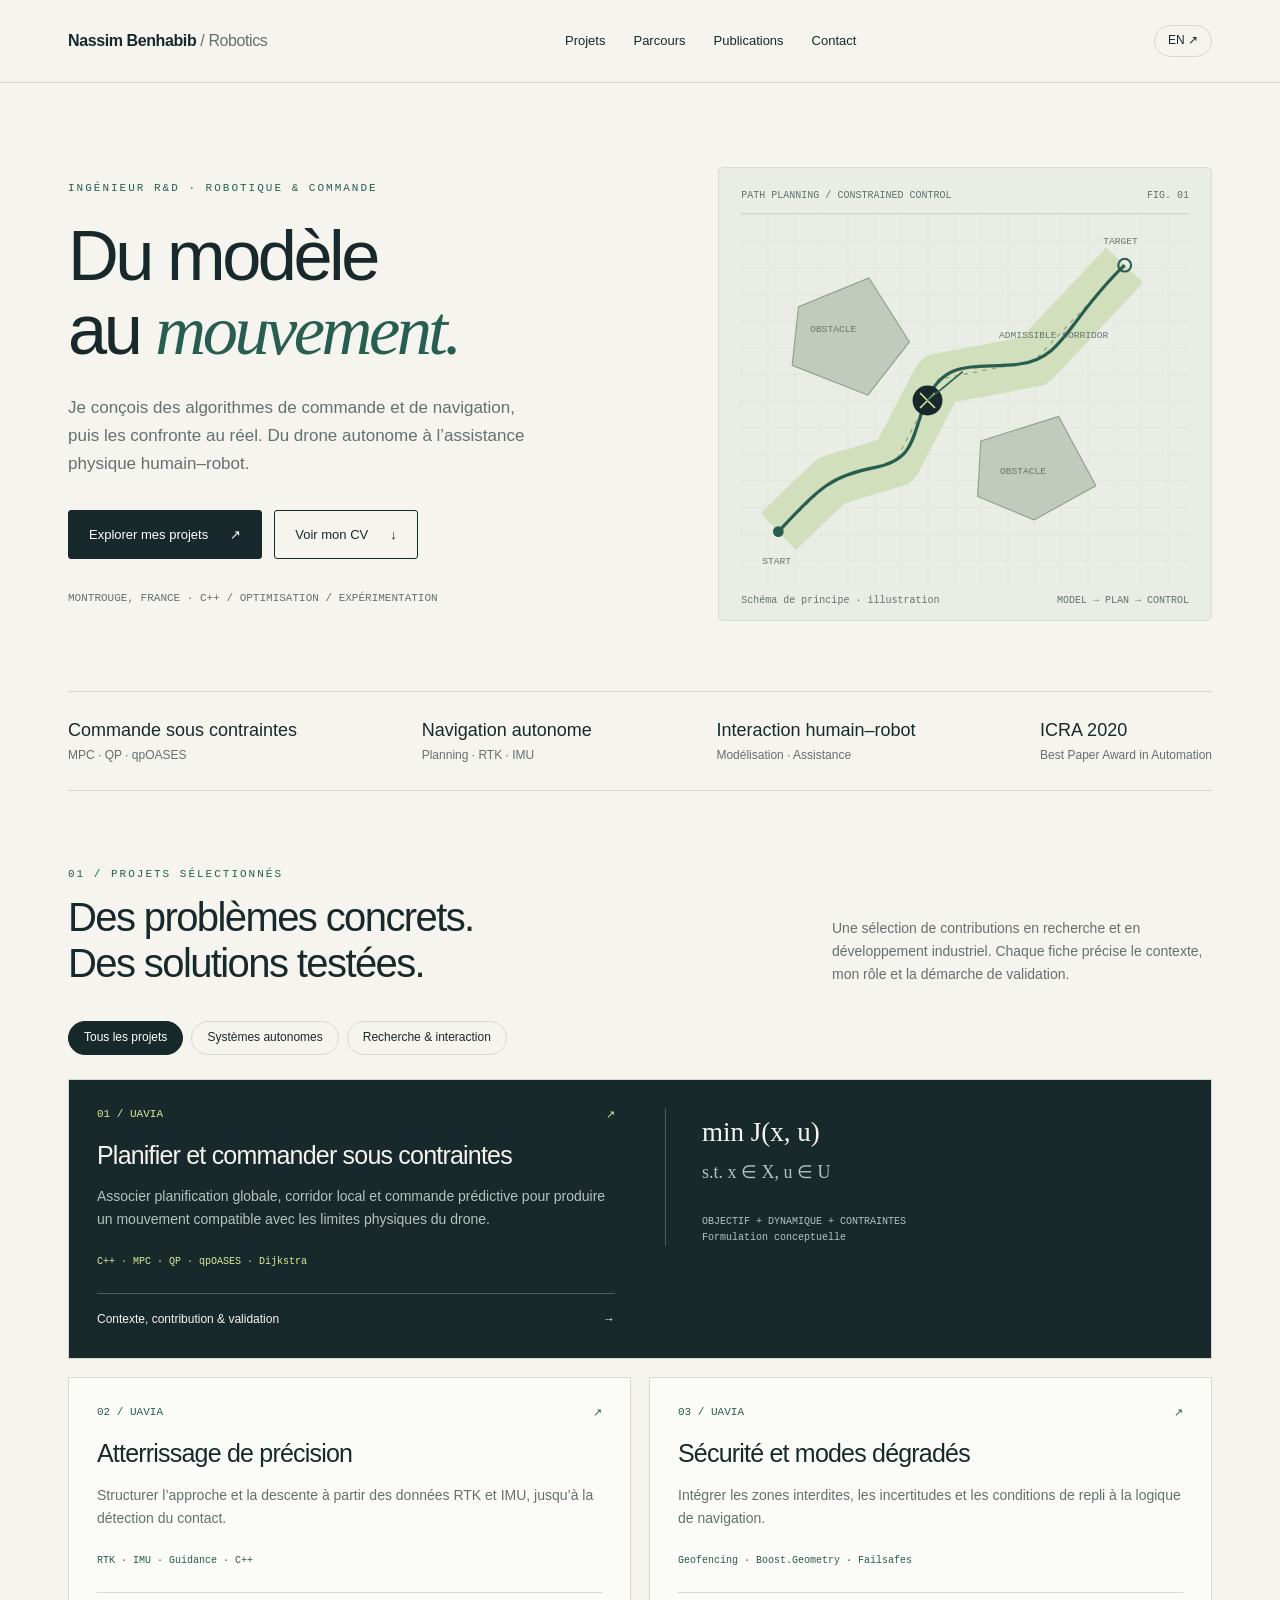
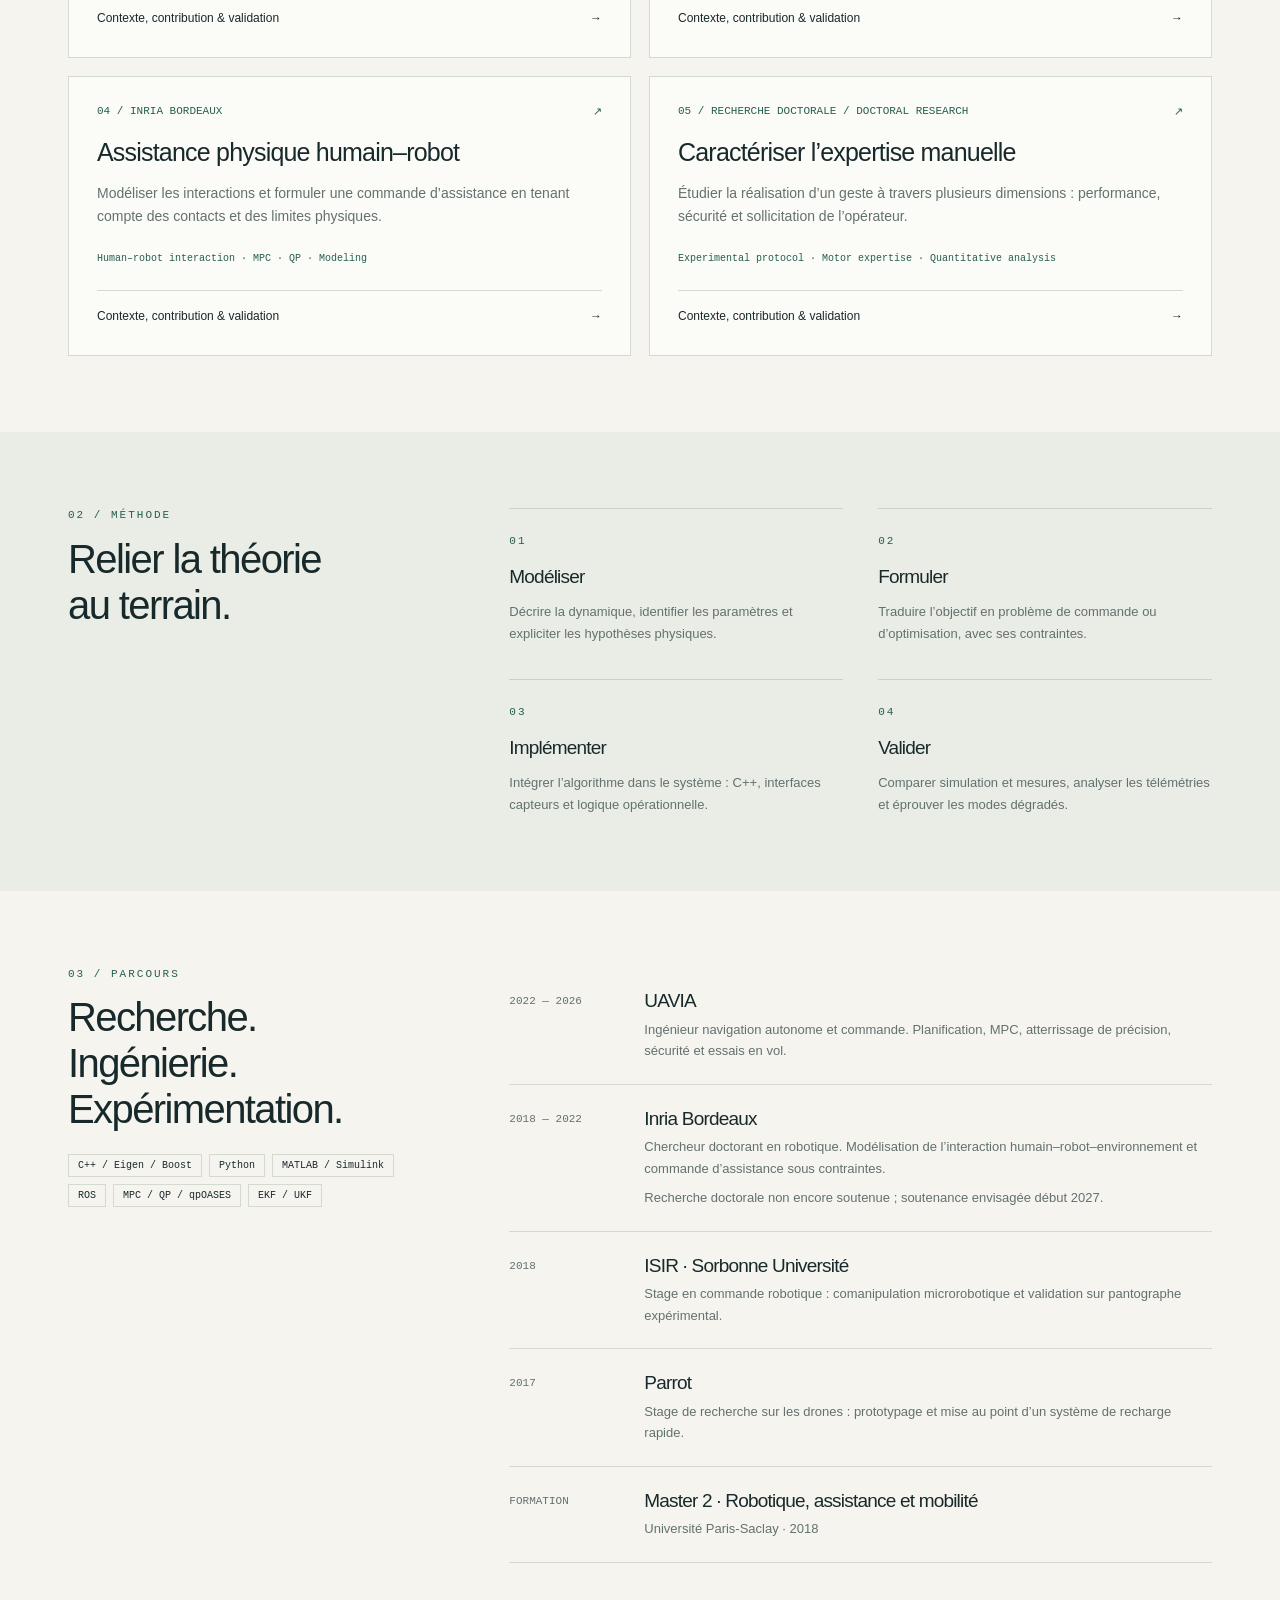
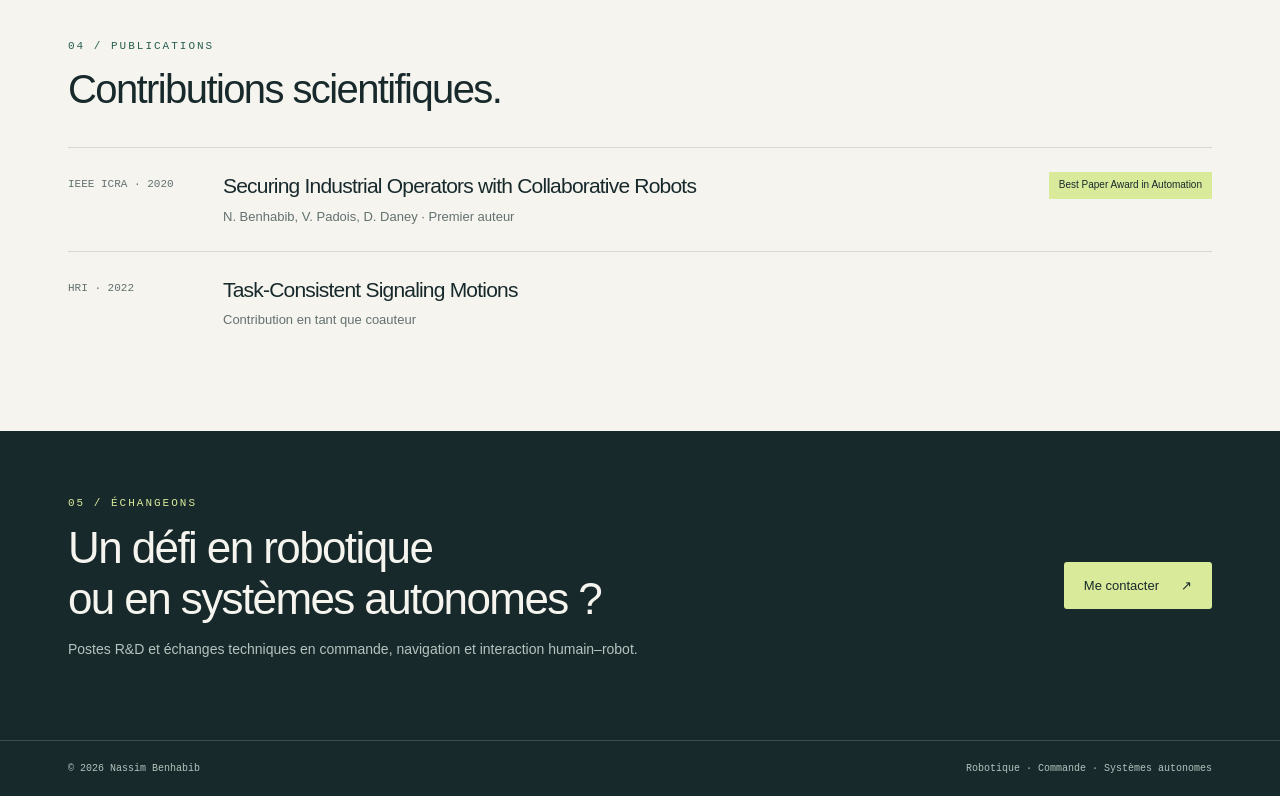
==== index.html @ 662e7c26 "Add personal portfolio website" ====
<!doctype html>
<html lang="fr"><head><meta charset="utf-8"><meta name="viewport" content="width=device-width,initial-scale=1"><meta name="description" content="Portfolio de Nassim Benhabib, ingénieur R&D en robotique : commande prédictive, navigation autonome et interaction humain–robot."><meta name="theme-color" content="#f5f4ef"><title>Nassim Benhabib — Robotique & commande</title><style>
:root{--bg:#f5f4ef;--ink:#18292b;--muted:#63716f;--line:#d5dad1;--accent:#275e50;--lime:#d9ea9b}*{box-sizing:border-box}html{scroll-behavior:smooth;scroll-padding-top:90px}body{margin:0;background:var(--bg);color:var(--ink);font:16px/1.65 Arial,Helvetica,sans-serif}button,a{-webkit-tap-highlight-color:transparent}a{color:inherit;text-decoration:none}button{font:inherit;color:inherit;cursor:pointer}button:focus-visible,a:focus-visible{outline:3px solid #799447;outline-offset:5px}header{position:sticky;top:0;z-index:10;background:rgba(245,244,239,.97);border-bottom:1px solid var(--line)}.wrap{max-width:1240px;margin:auto;padding:0 48px}.nav{height:82px;display:flex;align-items:center;justify-content:space-between;gap:20px}.brand{font-size:16px;font-weight:bold;letter-spacing:-.4px}.brand span{font-weight:normal;color:var(--muted)}nav{display:flex;gap:28px;font-size:13px}#lang{background:none;border:1px solid var(--line);border-radius:50px;padding:5px 13px;font-size:12px}.hero{padding:84px 0 70px;display:grid;grid-template-columns:1.2fr 1fr;gap:58px;align-items:center}.eyebrow{font:11px/1.4 monospace;letter-spacing:2px;text-transform:uppercase;color:var(--accent)}h1{font-size:clamp(42px,5.5vw,74px);line-height:1.05;letter-spacing:-3.5px;font-weight:500;margin:23px 0 26px}h1 em{font-family:Georgia,serif;font-weight:normal;color:var(--accent)}.lead{max-width:480px;color:var(--muted);font-size:17px}.actions{display:flex;gap:12px;flex-wrap:wrap;margin-top:32px}.btn{display:inline-flex;align-items:center;justify-content:center;gap:22px;padding:13px 20px;border:1px solid var(--ink);font-size:13px;background:var(--ink);color:white;border-radius:3px}.btn.secondary{background:transparent;color:var(--ink)}.hero-foot{margin-top:30px;font-size:11px;font-family:monospace;color:var(--muted)}.figure{background:#e9ede5;border:1px solid #d7ddd0;border-radius:5px;padding:22px 22px 14px;position:relative}.figtop,.figbottom{display:flex;justify-content:space-between;font:10px monospace;color:var(--muted);gap:15px}.figtop{padding-bottom:12px;border-bottom:1px solid #d2d9cc}.figure svg{width:100%;height:auto;display:block}.figure .label{font:9px monospace;fill:#68766e}.figbottom{padding-top:8px}.lineup{border-top:1px solid var(--line);border-bottom:1px solid var(--line);display:flex;justify-content:space-between;gap:20px;padding:24px 0;font-size:12px;color:var(--muted)}.lineup strong{display:block;font-size:18px;font-weight:500;color:var(--ink)}section{padding:76px 0}.section-head{display:flex;justify-content:space-between;align-items:end;gap:25px;margin-bottom:35px}h2{font-size:40px;line-height:1.15;font-weight:500;letter-spacing:-1.6px;margin:12px 0 0}.section-head p{max-width:380px;color:var(--muted);font-size:14px;margin:0}.filters{display:flex;gap:8px;margin-bottom:24px;flex-wrap:wrap}.filter{border:1px solid var(--line);padding:6px 15px;border-radius:50px;background:transparent;font-size:12px}.filter.active{background:var(--ink);color:#fff;border-color:var(--ink)}.projects{display:grid;grid-template-columns:repeat(2,1fr);gap:18px}.project{border:1px solid var(--line);background:#fbfbf7;padding:28px;text-align:left;width:100%;transition:transform .2s,box-shadow .2s;display:flex;flex-direction:column}.project:hover{transform:translateY(-3px);box-shadow:0 10px 25px #18292b0a}.project[hidden]{display:none}.project:first-child{grid-column:1/-1;display:grid;grid-template-columns:1fr 1fr;gap:50px;background:var(--ink);color:#f5f4ef}.project .num{font:11px monospace;color:var(--accent);display:flex;justify-content:space-between}.project:first-child .num,.project:first-child .tags{color:var(--lime)}h3{font-weight:500;font-size:25px;letter-spacing:-.8px;line-height:1.3;margin:18px 0 14px}.project p{font-size:14px;color:var(--muted);margin:0 0 22px}.project:first-child p{color:#b5c3bf}.tags{font:10px/1.8 monospace;color:var(--accent);margin-top:auto}.read{font-size:12px;margin-top:22px;display:flex;justify-content:space-between;align-items:center;border-top:1px solid var(--line);padding-top:16px}.project:first-child .read{border-color:#47605b}.equation{display:flex;flex-direction:column;justify-content:center;border-left:1px solid #47605b;padding-left:36px;font-family:Georgia,serif;font-size:27px;line-height:1.8}.equation small{font:10px/1.6 monospace;color:#b5c3bf;margin-top:25px}.approach{background:#e9ede5;margin-top:0}.approach-grid{display:grid;grid-template-columns:1fr 2fr;gap:90px}.steps{display:grid;grid-template-columns:1fr 1fr;gap:35px}.steps article{border-top:1px solid #c9d2c5;padding-top:17px}.steps h3{font-size:19px;margin:12px 0}.steps p{font-size:13px;color:var(--muted);margin:0}.timeline{display:grid;grid-template-columns:1fr 2fr;gap:90px}.timeline-row{display:grid;grid-template-columns:110px 1fr;gap:25px;padding:22px 0;border-bottom:1px solid var(--line)}.date{font:11px monospace;color:var(--muted);padding-top:6px}.timeline-row h3{font-size:19px;margin:0 0 5px}.timeline-row p{color:var(--muted);font-size:13px;margin:0}.skills{display:flex;flex-wrap:wrap;gap:7px;margin-top:22px}.skills span{font:10px monospace;border:1px solid var(--line);padding:5px 9px}.papers{padding-top:0}.paper{display:grid;grid-template-columns:130px 1fr auto;gap:25px;border-top:1px solid var(--line);padding:24px 0}.paper h3{font-size:21px;margin:0 0 6px}.paper p{font-size:13px;color:var(--muted);margin:0}.badge{display:inline-block;background:var(--lime);padding:5px 10px;font-size:10px;align-self:start}.contact{background:var(--ink);color:var(--bg);padding:65px 0}.contact .wrap{display:flex;justify-content:space-between;align-items:center;gap:35px}.contact .eyebrow{color:var(--lime)}.contact h2{max-width:600px;font-size:44px}.contact p{color:#b5c3bf;font-size:14px}.contact .btn{background:var(--lime);color:var(--ink);border:0;white-space:nowrap}footer{padding:22px 0;background:var(--ink);border-top:1px solid #38504a;color:#b5c3bf;font:10px monospace}footer .wrap{display:flex;justify-content:space-between;gap:15px}dialog{border:1px solid var(--line);border-radius:6px;background:var(--bg);color:var(--ink);max-width:750px;width:calc(100% - 30px);max-height:88vh;padding:40px}dialog::backdrop{background:#102522b3;backdrop-filter:blur(4px)}.close{float:right;border:1px solid var(--line);background:transparent;padding:3px 13px;border-radius:30px}.detail h3{font-size:30px}.detail h4{font-size:13px;color:var(--accent);margin:24px 0 8px}.detail p{font-size:14px;color:var(--muted)}.detail ul{padding-left:20px;font-size:14px}.modal-note{font:10px/1.7 monospace!important;border-top:1px solid var(--line);padding-top:18px}.project[hidden]{display:none!important}@media(max-width:850px){.wrap{padding:0 24px}.hero{grid-template-columns:1fr;gap:35px;padding:48px 0}.figure{max-width:600px}.approach-grid,.timeline{grid-template-columns:1fr;gap:30px}.section-head{align-items:start}.project:first-child{grid-template-columns:1fr;gap:20px}.equation{border-left:0;border-top:1px solid #47605b;padding:20px 0 0;font-size:24px}h1{letter-spacing:-2px}.contact .wrap{align-items:start;flex-direction:column}.lineup{flex-wrap:wrap}.lineup>div{width:45%}}@media(max-width:550px){nav{gap:14px}nav a:nth-child(2),nav a:nth-child(3){display:none}.brand span{display:none}.nav{height:66px}.projects,.steps{grid-template-columns:1fr}.section-head{flex-direction:column;gap:17px}section{padding:50px 0}.project{padding:22px}.timeline-row{grid-template-columns:85px 1fr;gap:10px}.paper{grid-template-columns:1fr;gap:10px}h2{font-size:33px}.contact h2{font-size:35px}dialog{padding:25px}.lead{font-size:16px}}@media(prefers-reduced-motion:reduce){html{scroll-behavior:auto}.project{transition:none}}
</style></head><body>
<header><div class="wrap nav"><a class="brand" href="#home">Nassim Benhabib <span>/ Robotics</span></a><nav aria-label="Navigation"><a href="#projects" data-i="navProjects">Projets</a><a href="#about" data-i="navAbout">Parcours</a><a href="#publications">Publications</a><a href="#contact">Contact</a></nav><button id="lang" aria-label="Switch to English">EN ↗</button></div></header>
<main id="home"><div class="wrap"><div class="hero"><div><div class="eyebrow" data-i="role">Ingénieur R&D · Robotique & commande</div><h1 data-i="hero">Du modèle<br>au <em>mouvement.</em></h1><p class="lead" data-i="intro">Je conçois des algorithmes de commande et de navigation, puis les confronte au réel. Du drone autonome à l’assistance physique humain–robot.</p><div class="actions"><a class="btn" href="#projects"><span data-i="explore">Explorer mes projets</span> ↗</a><a class="btn secondary" href="assets/Nassim_Benhabib_CV.pdf" target="_blank" rel="noopener"><span data-i="cv">Voir mon CV</span> ↓</a></div><div class="hero-foot" data-i="location">MONTROUGE, FRANCE · C++ / OPTIMISATION / EXPÉRIMENTATION</div></div>
<div class="figure" role="img" aria-label="Schéma conceptuel de planification : trajectoire entre obstacles dans un corridor admissible"><div class="figtop"><span>PATH PLANNING / CONSTRAINED CONTROL</span><span>FIG. 01</span></div><svg viewBox="0 0 420 350" xmlns="http://www.w3.org/2000/svg"><defs><pattern id="grid" width="25" height="25" patternUnits="userSpaceOnUse"><path d="M 25 0 L 0 0 0 25" fill="none" stroke="#d7ddd0" stroke-width=".7"/></pattern></defs><rect width="420" height="350" fill="url(#grid)"/><path d="M35 298 L85 250 L145 232 L185 155 L275 138 L360 48" stroke="#d1dfbc" stroke-width="48" fill="none" stroke-linejoin="round"/><path d="M35 298 L85 250 L145 232 L185 155 L275 138 L360 48" stroke="#8c9d7c" stroke-dasharray="4 5" stroke-width="1" fill="none"/><path d="M35 298 C73 258 83 246 125 238 S159 205 176 171 S217 145 260 141 S307 98 360 48" stroke="#275e50" stroke-width="3" fill="none"/><path d="M54 87 L120 60 L158 120 L119 170 L48 142 Z M225 213 L298 190 L333 255 L275 287 L222 265 Z" fill="#c1cabd" stroke="#8e9d88"/><circle cx="35" cy="298" r="5" fill="#275e50"/><circle cx="360" cy="48" r="6" fill="none" stroke="#275e50" stroke-width="2"/><circle cx="175" cy="175" r="14" fill="#18292b"/><path d="M168 182 L182 168 M168 168 L182 182" stroke="#d9ea9b" stroke-width="1.5"/><path d="M175 175 L208 148" stroke="#275e50" stroke-width="1.5" marker-end="none"/><text x="20" y="328" class="label">START</text><text x="340" y="28" class="label">TARGET</text><text x="65" y="111" class="label">OBSTACLE</text><text x="243" y="244" class="label">OBSTACLE</text><text x="242" y="116" class="label">ADMISSIBLE CORRIDOR</text></svg><div class="figbottom"><span data-i="schematic">Schéma de principe · illustration</span><span>MODEL → PLAN → CONTROL</span></div></div></div>
<div class="lineup"><div><strong data-i="pillar1">Commande sous contraintes</strong>MPC · QP · qpOASES</div><div><strong data-i="pillar2">Navigation autonome</strong>Planning · RTK · IMU</div><div><strong data-i="pillar3">Interaction humain–robot</strong>Modélisation · Assistance</div><div><strong>ICRA 2020</strong>Best Paper Award in Automation</div></div>
<section id="projects"><div class="section-head"><div><div class="eyebrow" data-i="selected">01 / Projets sélectionnés</div><h2 data-i="projectsTitle">Des problèmes concrets.<br>Des solutions testées.</h2></div><p data-i="projectsIntro">Une sélection de contributions en recherche et en développement industriel. Chaque fiche précise le contexte, mon rôle et la démarche de validation.</p></div><div class="filters" aria-label="Project filters"><button class="filter active" data-filter="all" data-i="all">Tous les projets</button><button class="filter" data-filter="autonomy" data-i="autonomy">Systèmes autonomes</button><button class="filter" data-filter="research" data-i="research">Recherche & interaction</button></div><div class="projects" id="project-grid"></div></section></div>
<section class="approach"><div class="wrap approach-grid"><div><div class="eyebrow" data-i="method">02 / Méthode</div><h2 data-i="methodTitle">Relier la théorie<br>au terrain.</h2></div><div class="steps"><article><span class="eyebrow">01</span><h3 data-i="s1">Modéliser</h3><p data-i="s1p">Décrire la dynamique, identifier les paramètres et expliciter les hypothèses physiques.</p></article><article><span class="eyebrow">02</span><h3 data-i="s2">Formuler</h3><p data-i="s2p">Traduire l’objectif en problème de commande ou d’optimisation, avec ses contraintes.</p></article><article><span class="eyebrow">03</span><h3 data-i="s3">Implémenter</h3><p data-i="s3p">Intégrer l’algorithme dans le système : C++, interfaces capteurs et logique opérationnelle.</p></article><article><span class="eyebrow">04</span><h3 data-i="s4">Valider</h3><p data-i="s4p">Comparer simulation et mesures, analyser les télémétries et éprouver les modes dégradés.</p></article></div></div></section>
<div class="wrap"><section id="about" class="timeline"><div><div class="eyebrow" data-i="background">03 / Parcours</div><h2 data-i="aboutTitle">Recherche.<br>Ingénierie.<br>Expérimentation.</h2><div class="skills"><span>C++ / Eigen / Boost</span><span>Python</span><span>MATLAB / Simulink</span><span>ROS</span><span>MPC / QP / qpOASES</span><span>EKF / UKF</span></div></div><div><div class="timeline-row"><div class="date">2022 — 2026</div><div><h3>UAVIA</h3><p data-i="uavia">Ingénieur navigation autonome et commande. Planification, MPC, atterrissage de précision, sécurité et essais en vol.</p></div></div><div class="timeline-row"><div class="date">2018 — 2022</div><div><h3>Inria Bordeaux</h3><p data-i="inria">Chercheur doctorant en robotique. Modélisation de l’interaction humain–robot–environnement et commande d’assistance sous contraintes.</p><p style="margin-top:8px" data-i="phd">Recherche doctorale non encore soutenue ; soutenance envisagée début 2027.</p></div></div><div class="timeline-row"><div class="date">2018</div><div><h3>ISIR · Sorbonne Université</h3><p data-i="isir">Stage en commande robotique : comanipulation microrobotique et validation sur pantographe expérimental.</p></div></div><div class="timeline-row"><div class="date">2017</div><div><h3>Parrot</h3><p data-i="parrot">Stage de recherche sur les drones : prototypage et mise au point d’un système de recharge rapide.</p></div></div><div class="timeline-row"><div class="date" data-i="education">FORMATION</div><div><h3 data-i="degree">Master 2 · Robotique, assistance et mobilité</h3><p>Université Paris-Saclay · 2018</p></div></div></div></section>
<section class="papers" id="publications"><div class="section-head"><div><div class="eyebrow" data-i="publications">04 / Publications</div><h2 data-i="papersTitle">Contributions scientifiques.</h2></div></div><div class="paper"><div class="date">IEEE ICRA · 2020</div><div><h3>Securing Industrial Operators with Collaborative Robots</h3><p data-i="paper1">N. Benhabib, V. Padois, D. Daney · Premier auteur</p></div><span class="badge">Best Paper Award in Automation</span></div><div class="paper"><div class="date">HRI · 2022</div><div><h3>Task-Consistent Signaling Motions</h3><p data-i="paper2">Contribution en tant que coauteur</p></div></div></section></div>
<section id="contact" class="contact"><div class="wrap"><div><div class="eyebrow" data-i="contactLabel">05 / Échangeons</div><h2 data-i="contactTitle">Un défi en robotique<br>ou en systèmes autonomes ?</h2><p data-i="contactText">Postes R&D et échanges techniques en commande, navigation et interaction humain–robot.</p></div><a class="btn" href="mailto:nassim.benhabib@hotmail.fr"><span data-i="email">Me contacter</span> ↗</a></div></section></main><footer><div class="wrap"><span>© <span id="year"></span> Nassim Benhabib</span><span data-i="footer">Robotique · Commande · Systèmes autonomes</span></div></footer>
<dialog id="details" aria-labelledby="detail-title"><button class="close" id="close" aria-label="Fermer">×</button><div class="detail" id="detail-content"></div></dialog>
<script src="app.js"></script></body></html>
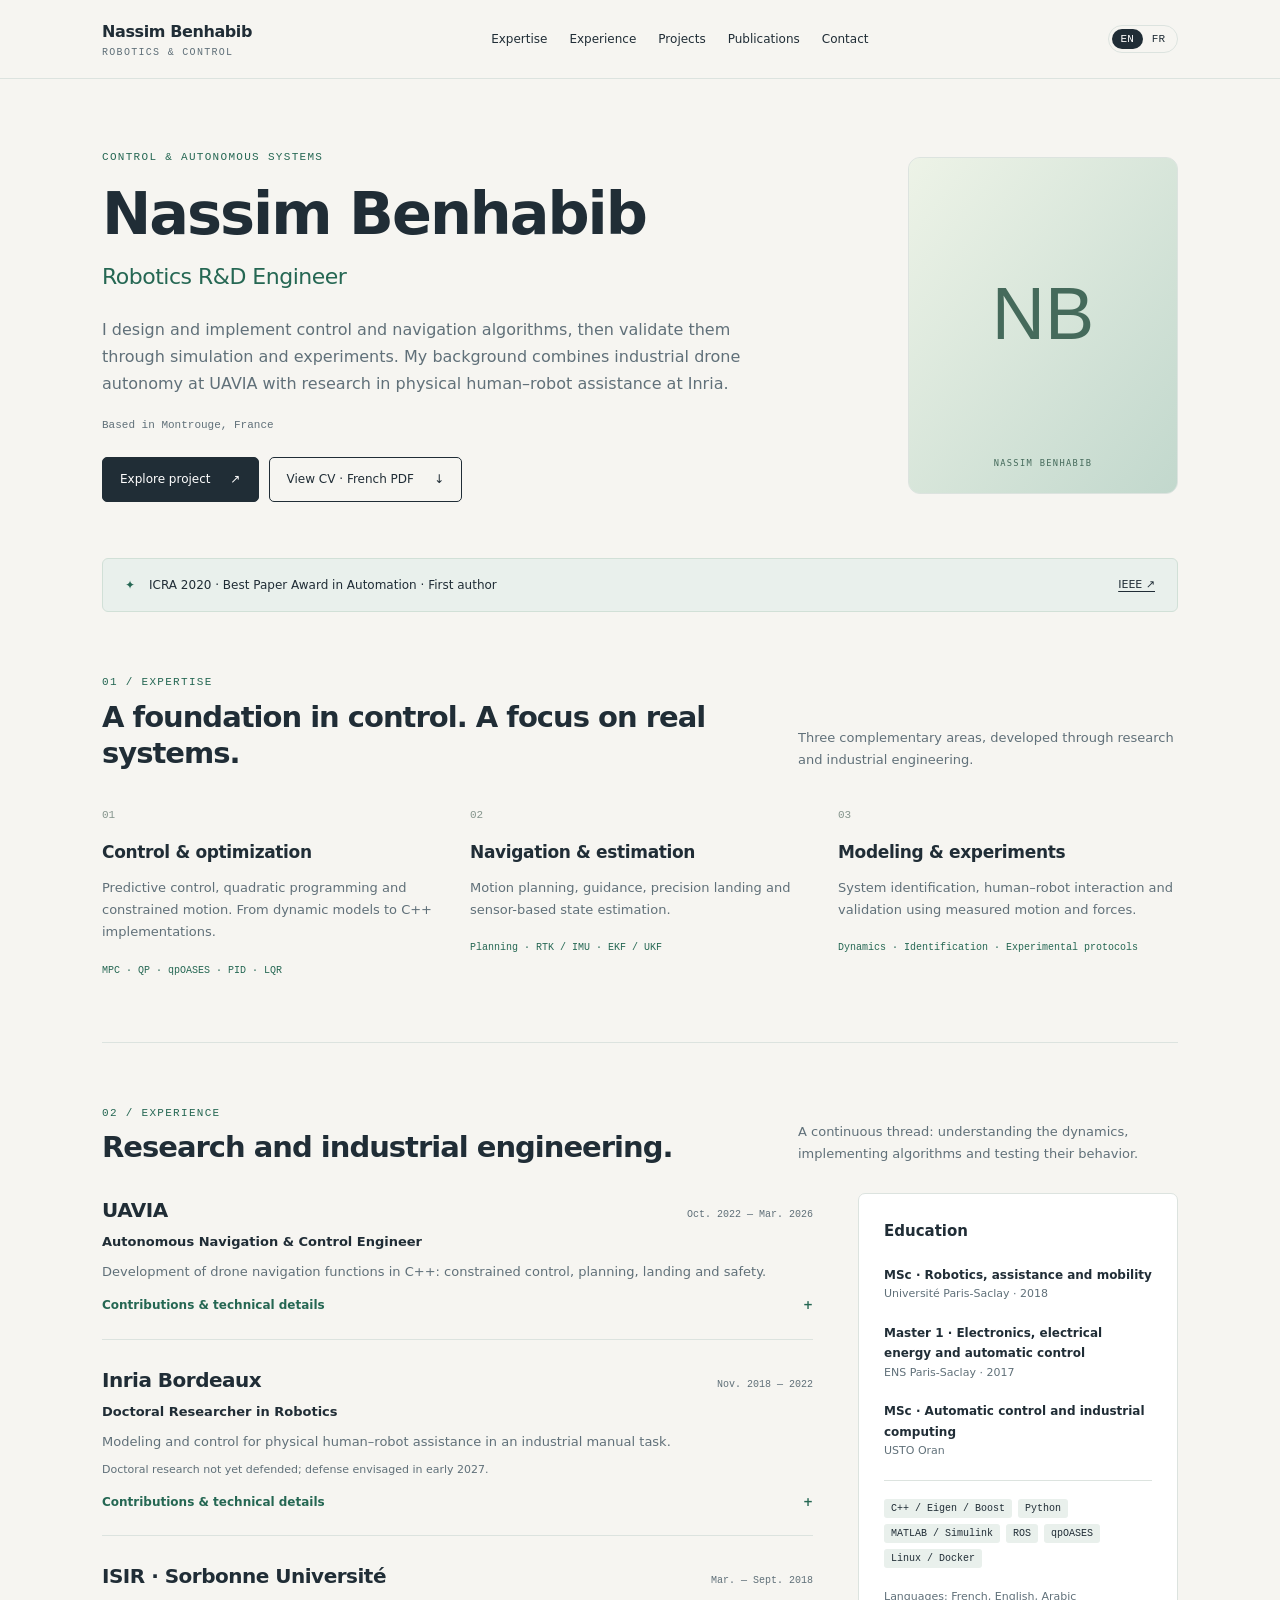
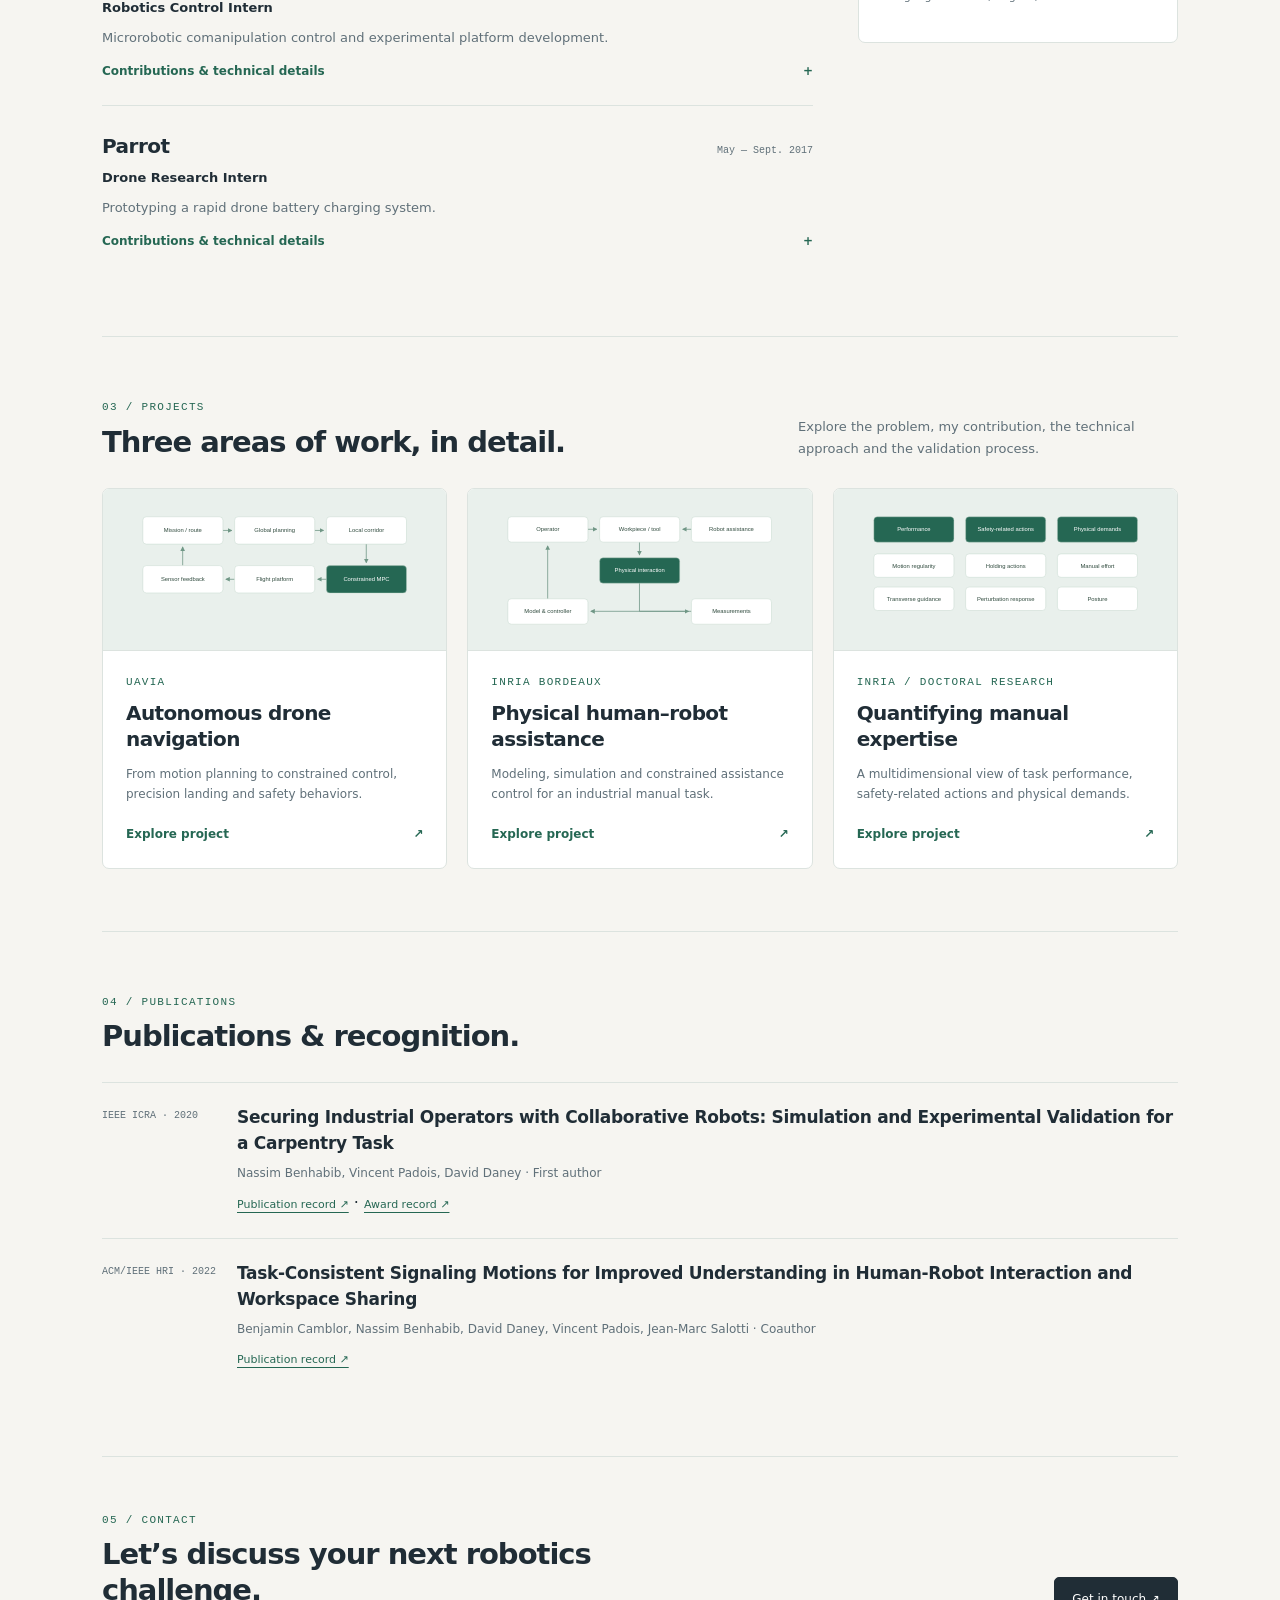
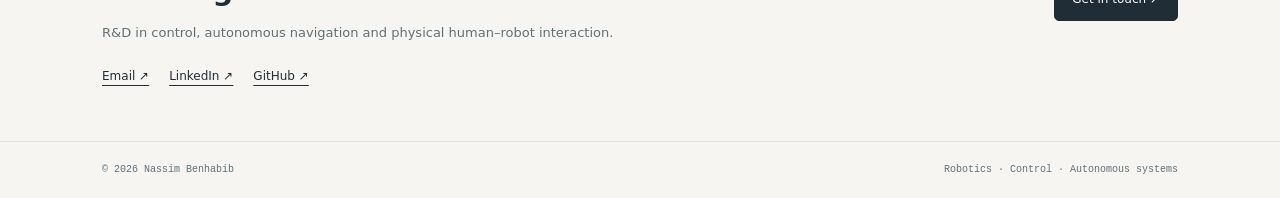
==== commit a00a4eee: "Restructure  portfolio and add project pages" ====
--- a/index.html
+++ b/index.html
@@ -1,15 +1,6 @@
-<!doctype html>
-<html lang="fr"><head><meta charset="utf-8"><meta name="viewport" content="width=device-width,initial-scale=1"><meta name="description" content="Portfolio de Nassim Benhabib, ingénieur R&D en robotique : commande prédictive, navigation autonome et interaction humain–robot."><meta name="theme-color" content="#f5f4ef"><title>Nassim Benhabib — Robotique & commande</title><style>
-:root{--bg:#f5f4ef;--ink:#18292b;--muted:#63716f;--line:#d5dad1;--accent:#275e50;--lime:#d9ea9b}*{box-sizing:border-box}html{scroll-behavior:smooth;scroll-padding-top:90px}body{margin:0;background:var(--bg);color:var(--ink);font:16px/1.65 Arial,Helvetica,sans-serif}button,a{-webkit-tap-highlight-color:transparent}a{color:inherit;text-decoration:none}button{font:inherit;color:inherit;cursor:pointer}button:focus-visible,a:focus-visible{outline:3px solid #799447;outline-offset:5px}header{position:sticky;top:0;z-index:10;background:rgba(245,244,239,.97);border-bottom:1px solid var(--line)}.wrap{max-width:1240px;margin:auto;padding:0 48px}.nav{height:82px;display:flex;align-items:center;justify-content:space-between;gap:20px}.brand{font-size:16px;font-weight:bold;letter-spacing:-.4px}.brand span{font-weight:normal;color:var(--muted)}nav{display:flex;gap:28px;font-size:13px}#lang{background:none;border:1px solid var(--line);border-radius:50px;padding:5px 13px;font-size:12px}.hero{padding:84px 0 70px;display:grid;grid-template-columns:1.2fr 1fr;gap:58px;align-items:center}.eyebrow{font:11px/1.4 monospace;letter-spacing:2px;text-transform:uppercase;color:var(--accent)}h1{font-size:clamp(42px,5.5vw,74px);line-height:1.05;letter-spacing:-3.5px;font-weight:500;margin:23px 0 26px}h1 em{font-family:Georgia,serif;font-weight:normal;color:var(--accent)}.lead{max-width:480px;color:var(--muted);font-size:17px}.actions{display:flex;gap:12px;flex-wrap:wrap;margin-top:32px}.btn{display:inline-flex;align-items:center;justify-content:center;gap:22px;padding:13px 20px;border:1px solid var(--ink);font-size:13px;background:var(--ink);color:white;border-radius:3px}.btn.secondary{background:transparent;color:var(--ink)}.hero-foot{margin-top:30px;font-size:11px;font-family:monospace;color:var(--muted)}.figure{background:#e9ede5;border:1px solid #d7ddd0;border-radius:5px;padding:22px 22px 14px;position:relative}.figtop,.figbottom{display:flex;justify-content:space-between;font:10px monospace;color:var(--muted);gap:15px}.figtop{padding-bottom:12px;border-bottom:1px solid #d2d9cc}.figure svg{width:100%;height:auto;display:block}.figure .label{font:9px monospace;fill:#68766e}.figbottom{padding-top:8px}.lineup{border-top:1px solid var(--line);border-bottom:1px solid var(--line);display:flex;justify-content:space-between;gap:20px;padding:24px 0;font-size:12px;color:var(--muted)}.lineup strong{display:block;font-size:18px;font-weight:500;color:var(--ink)}section{padding:76px 0}.section-head{display:flex;justify-content:space-between;align-items:end;gap:25px;margin-bottom:35px}h2{font-size:40px;line-height:1.15;font-weight:500;letter-spacing:-1.6px;margin:12px 0 0}.section-head p{max-width:380px;color:var(--muted);font-size:14px;margin:0}.filters{display:flex;gap:8px;margin-bottom:24px;flex-wrap:wrap}.filter{border:1px solid var(--line);padding:6px 15px;border-radius:50px;background:transparent;font-size:12px}.filter.active{background:var(--ink);color:#fff;border-color:var(--ink)}.projects{display:grid;grid-template-columns:repeat(2,1fr);gap:18px}.project{border:1px solid var(--line);background:#fbfbf7;padding:28px;text-align:left;width:100%;transition:transform .2s,box-shadow .2s;display:flex;flex-direction:column}.project:hover{transform:translateY(-3px);box-shadow:0 10px 25px #18292b0a}.project[hidden]{display:none}.project:first-child{grid-column:1/-1;display:grid;grid-template-columns:1fr 1fr;gap:50px;background:var(--ink);color:#f5f4ef}.project .num{font:11px monospace;color:var(--accent);display:flex;justify-content:space-between}.project:first-child .num,.project:first-child .tags{color:var(--lime)}h3{font-weight:500;font-size:25px;letter-spacing:-.8px;line-height:1.3;margin:18px 0 14px}.project p{font-size:14px;color:var(--muted);margin:0 0 22px}.project:first-child p{color:#b5c3bf}.tags{font:10px/1.8 monospace;color:var(--accent);margin-top:auto}.read{font-size:12px;margin-top:22px;display:flex;justify-content:space-between;align-items:center;border-top:1px solid var(--line);padding-top:16px}.project:first-child .read{border-color:#47605b}.equation{display:flex;flex-direction:column;justify-content:center;border-left:1px solid #47605b;padding-left:36px;font-family:Georgia,serif;font-size:27px;line-height:1.8}.equation small{font:10px/1.6 monospace;color:#b5c3bf;margin-top:25px}.approach{background:#e9ede5;margin-top:0}.approach-grid{display:grid;grid-template-columns:1fr 2fr;gap:90px}.steps{display:grid;grid-template-columns:1fr 1fr;gap:35px}.steps article{border-top:1px solid #c9d2c5;padding-top:17px}.steps h3{font-size:19px;margin:12px 0}.steps p{font-size:13px;color:var(--muted);margin:0}.timeline{display:grid;grid-template-columns:1fr 2fr;gap:90px}.timeline-row{display:grid;grid-template-columns:110px 1fr;gap:25px;padding:22px 0;border-bottom:1px solid var(--line)}.date{font:11px monospace;color:var(--muted);padding-top:6px}.timeline-row h3{font-size:19px;margin:0 0 5px}.timeline-row p{color:var(--muted);font-size:13px;margin:0}.skills{display:flex;flex-wrap:wrap;gap:7px;margin-top:22px}.skills span{font:10px monospace;border:1px solid var(--line);padding:5px 9px}.papers{padding-top:0}.paper{display:grid;grid-template-columns:130px 1fr auto;gap:25px;border-top:1px solid var(--line);padding:24px 0}.paper h3{font-size:21px;margin:0 0 6px}.paper p{font-size:13px;color:var(--muted);margin:0}.badge{display:inline-block;background:var(--lime);padding:5px 10px;font-size:10px;align-self:start}.contact{background:var(--ink);color:var(--bg);padding:65px 0}.contact .wrap{display:flex;justify-content:space-between;align-items:center;gap:35px}.contact .eyebrow{color:var(--lime)}.contact h2{max-width:600px;font-size:44px}.contact p{color:#b5c3bf;font-size:14px}.contact .btn{background:var(--lime);color:var(--ink);border:0;white-space:nowrap}footer{padding:22px 0;background:var(--ink);border-top:1px solid #38504a;color:#b5c3bf;font:10px monospace}footer .wrap{display:flex;justify-content:space-between;gap:15px}dialog{border:1px solid var(--line);border-radius:6px;background:var(--bg);color:var(--ink);max-width:750px;width:calc(100% - 30px);max-height:88vh;padding:40px}dialog::backdrop{background:#102522b3;backdrop-filter:blur(4px)}.close{float:right;border:1px solid var(--line);background:transparent;padding:3px 13px;border-radius:30px}.detail h3{font-size:30px}.detail h4{font-size:13px;color:var(--accent);margin:24px 0 8px}.detail p{font-size:14px;color:var(--muted)}.detail ul{padding-left:20px;font-size:14px}.modal-note{font:10px/1.7 monospace!important;border-top:1px solid var(--line);padding-top:18px}.project[hidden]{display:none!important}@media(max-width:850px){.wrap{padding:0 24px}.hero{grid-template-columns:1fr;gap:35px;padding:48px 0}.figure{max-width:600px}.approach-grid,.timeline{grid-template-columns:1fr;gap:30px}.section-head{align-items:start}.project:first-child{grid-template-columns:1fr;gap:20px}.equation{border-left:0;border-top:1px solid #47605b;padding:20px 0 0;font-size:24px}h1{letter-spacing:-2px}.contact .wrap{align-items:start;flex-direction:column}.lineup{flex-wrap:wrap}.lineup>div{width:45%}}@media(max-width:550px){nav{gap:14px}nav a:nth-child(2),nav a:nth-child(3){display:none}.brand span{display:none}.nav{height:66px}.projects,.steps{grid-template-columns:1fr}.section-head{flex-direction:column;gap:17px}section{padding:50px 0}.project{padding:22px}.timeline-row{grid-template-columns:85px 1fr;gap:10px}.paper{grid-template-columns:1fr;gap:10px}h2{font-size:33px}.contact h2{font-size:35px}dialog{padding:25px}.lead{font-size:16px}}@media(prefers-reduced-motion:reduce){html{scroll-behavior:auto}.project{transition:none}}
-</style></head><body>
-<header><div class="wrap nav"><a class="brand" href="#home">Nassim Benhabib <span>/ Robotics</span></a><nav aria-label="Navigation"><a href="#projects" data-i="navProjects">Projets</a><a href="#about" data-i="navAbout">Parcours</a><a href="#publications">Publications</a><a href="#contact">Contact</a></nav><button id="lang" aria-label="Switch to English">EN ↗</button></div></header>
-<main id="home"><div class="wrap"><div class="hero"><div><div class="eyebrow" data-i="role">Ingénieur R&D · Robotique & commande</div><h1 data-i="hero">Du modèle<br>au <em>mouvement.</em></h1><p class="lead" data-i="intro">Je conçois des algorithmes de commande et de navigation, puis les confronte au réel. Du drone autonome à l’assistance physique humain–robot.</p><div class="actions"><a class="btn" href="#projects"><span data-i="explore">Explorer mes projets</span> ↗</a><a class="btn secondary" href="assets/Nassim_Benhabib_CV.pdf" target="_blank" rel="noopener"><span data-i="cv">Voir mon CV</span> ↓</a></div><div class="hero-foot" data-i="location">MONTROUGE, FRANCE · C++ / OPTIMISATION / EXPÉRIMENTATION</div></div>
-<div class="figure" role="img" aria-label="Schéma conceptuel de planification : trajectoire entre obstacles dans un corridor admissible"><div class="figtop"><span>PATH PLANNING / CONSTRAINED CONTROL</span><span>FIG. 01</span></div><svg viewBox="0 0 420 350" xmlns="http://www.w3.org/2000/svg"><defs><pattern id="grid" width="25" height="25" patternUnits="userSpaceOnUse"><path d="M 25 0 L 0 0 0 25" fill="none" stroke="#d7ddd0" stroke-width=".7"/></pattern></defs><rect width="420" height="350" fill="url(#grid)"/><path d="M35 298 L85 250 L145 232 L185 155 L275 138 L360 48" stroke="#d1dfbc" stroke-width="48" fill="none" stroke-linejoin="round"/><path d="M35 298 L85 250 L145 232 L185 155 L275 138 L360 48" stroke="#8c9d7c" stroke-dasharray="4 5" stroke-width="1" fill="none"/><path d="M35 298 C73 258 83 246 125 238 S159 205 176 171 S217 145 260 141 S307 98 360 48" stroke="#275e50" stroke-width="3" fill="none"/><path d="M54 87 L120 60 L158 120 L119 170 L48 142 Z M225 213 L298 190 L333 255 L275 287 L222 265 Z" fill="#c1cabd" stroke="#8e9d88"/><circle cx="35" cy="298" r="5" fill="#275e50"/><circle cx="360" cy="48" r="6" fill="none" stroke="#275e50" stroke-width="2"/><circle cx="175" cy="175" r="14" fill="#18292b"/><path d="M168 182 L182 168 M168 168 L182 182" stroke="#d9ea9b" stroke-width="1.5"/><path d="M175 175 L208 148" stroke="#275e50" stroke-width="1.5" marker-end="none"/><text x="20" y="328" class="label">START</text><text x="340" y="28" class="label">TARGET</text><text x="65" y="111" class="label">OBSTACLE</text><text x="243" y="244" class="label">OBSTACLE</text><text x="242" y="116" class="label">ADMISSIBLE CORRIDOR</text></svg><div class="figbottom"><span data-i="schematic">Schéma de principe · illustration</span><span>MODEL → PLAN → CONTROL</span></div></div></div>
-<div class="lineup"><div><strong data-i="pillar1">Commande sous contraintes</strong>MPC · QP · qpOASES</div><div><strong data-i="pillar2">Navigation autonome</strong>Planning · RTK · IMU</div><div><strong data-i="pillar3">Interaction humain–robot</strong>Modélisation · Assistance</div><div><strong>ICRA 2020</strong>Best Paper Award in Automation</div></div>
-<section id="projects"><div class="section-head"><div><div class="eyebrow" data-i="selected">01 / Projets sélectionnés</div><h2 data-i="projectsTitle">Des problèmes concrets.<br>Des solutions testées.</h2></div><p data-i="projectsIntro">Une sélection de contributions en recherche et en développement industriel. Chaque fiche précise le contexte, mon rôle et la démarche de validation.</p></div><div class="filters" aria-label="Project filters"><button class="filter active" data-filter="all" data-i="all">Tous les projets</button><button class="filter" data-filter="autonomy" data-i="autonomy">Systèmes autonomes</button><button class="filter" data-filter="research" data-i="research">Recherche & interaction</button></div><div class="projects" id="project-grid"></div></section></div>
-<section class="approach"><div class="wrap approach-grid"><div><div class="eyebrow" data-i="method">02 / Méthode</div><h2 data-i="methodTitle">Relier la théorie<br>au terrain.</h2></div><div class="steps"><article><span class="eyebrow">01</span><h3 data-i="s1">Modéliser</h3><p data-i="s1p">Décrire la dynamique, identifier les paramètres et expliciter les hypothèses physiques.</p></article><article><span class="eyebrow">02</span><h3 data-i="s2">Formuler</h3><p data-i="s2p">Traduire l’objectif en problème de commande ou d’optimisation, avec ses contraintes.</p></article><article><span class="eyebrow">03</span><h3 data-i="s3">Implémenter</h3><p data-i="s3p">Intégrer l’algorithme dans le système : C++, interfaces capteurs et logique opérationnelle.</p></article><article><span class="eyebrow">04</span><h3 data-i="s4">Valider</h3><p data-i="s4p">Comparer simulation et mesures, analyser les télémétries et éprouver les modes dégradés.</p></article></div></div></section>
-<div class="wrap"><section id="about" class="timeline"><div><div class="eyebrow" data-i="background">03 / Parcours</div><h2 data-i="aboutTitle">Recherche.<br>Ingénierie.<br>Expérimentation.</h2><div class="skills"><span>C++ / Eigen / Boost</span><span>Python</span><span>MATLAB / Simulink</span><span>ROS</span><span>MPC / QP / qpOASES</span><span>EKF / UKF</span></div></div><div><div class="timeline-row"><div class="date">2022 — 2026</div><div><h3>UAVIA</h3><p data-i="uavia">Ingénieur navigation autonome et commande. Planification, MPC, atterrissage de précision, sécurité et essais en vol.</p></div></div><div class="timeline-row"><div class="date">2018 — 2022</div><div><h3>Inria Bordeaux</h3><p data-i="inria">Chercheur doctorant en robotique. Modélisation de l’interaction humain–robot–environnement et commande d’assistance sous contraintes.</p><p style="margin-top:8px" data-i="phd">Recherche doctorale non encore soutenue ; soutenance envisagée début 2027.</p></div></div><div class="timeline-row"><div class="date">2018</div><div><h3>ISIR · Sorbonne Université</h3><p data-i="isir">Stage en commande robotique : comanipulation microrobotique et validation sur pantographe expérimental.</p></div></div><div class="timeline-row"><div class="date">2017</div><div><h3>Parrot</h3><p data-i="parrot">Stage de recherche sur les drones : prototypage et mise au point d’un système de recharge rapide.</p></div></div><div class="timeline-row"><div class="date" data-i="education">FORMATION</div><div><h3 data-i="degree">Master 2 · Robotique, assistance et mobilité</h3><p>Université Paris-Saclay · 2018</p></div></div></div></section>
-<section class="papers" id="publications"><div class="section-head"><div><div class="eyebrow" data-i="publications">04 / Publications</div><h2 data-i="papersTitle">Contributions scientifiques.</h2></div></div><div class="paper"><div class="date">IEEE ICRA · 2020</div><div><h3>Securing Industrial Operators with Collaborative Robots</h3><p data-i="paper1">N. Benhabib, V. Padois, D. Daney · Premier auteur</p></div><span class="badge">Best Paper Award in Automation</span></div><div class="paper"><div class="date">HRI · 2022</div><div><h3>Task-Consistent Signaling Motions</h3><p data-i="paper2">Contribution en tant que coauteur</p></div></div></section></div>
-<section id="contact" class="contact"><div class="wrap"><div><div class="eyebrow" data-i="contactLabel">05 / Échangeons</div><h2 data-i="contactTitle">Un défi en robotique<br>ou en systèmes autonomes ?</h2><p data-i="contactText">Postes R&D et échanges techniques en commande, navigation et interaction humain–robot.</p></div><a class="btn" href="mailto:nassim.benhabib@hotmail.fr"><span data-i="email">Me contacter</span> ↗</a></div></section></main><footer><div class="wrap"><span>© <span id="year"></span> Nassim Benhabib</span><span data-i="footer">Robotique · Commande · Systèmes autonomes</span></div></footer>
-<dialog id="details" aria-labelledby="detail-title"><button class="close" id="close" aria-label="Fermer">×</button><div class="detail" id="detail-content"></div></dialog>
-<script src="app.js"></script></body></html>
+<!doctype html><html lang="en"><head><meta charset="utf-8"><meta name="viewport" content="width=device-width,initial-scale=1"><meta name="description" content="I design and implement control and navigation algorithms, then validate them through simulation and experiments. My background combines industrial drone autonomy at UAVIA with research in physical human–robot assistance at Inria."><meta name="theme-color" content="#f6f5f1"><title>Robotics R&amp;D Engineer | Nassim Benhabib</title><link rel="canonical" href="https://nassimbenhabib.github.io/en/index.html"><link rel="alternate" hreflang="en" href="https://nassimbenhabib.github.io/en/index.html"><link rel="alternate" hreflang="fr" href="https://nassimbenhabib.github.io/en/index.html"><link rel="icon" href="assets/favicon.svg" type="image/svg+xml"><link rel="stylesheet" href="assets/style.css"><script defer src="assets/main.js"></script></head><body><a class="skip" href="#main">Skip to content</a><header class="header"><div class="container nav"><a href="index.html" class="brand">Nassim Benhabib<small>Robotics & Control</small></a><nav id="navigation" aria-label="Navigation"><a href="index.html#expertise">Expertise</a><a href="index.html#experience">Experience</a><a href="index.html#projects">Projects</a><a href="index.html#publications">Publications</a><a href="index.html#contact">Contact</a></nav><button class="menu-button" aria-controls="navigation" aria-expanded="false">Menu</button><div class="lang" aria-label="Language"><span aria-current="page">EN</span><a data-language-switch href="fr/index.html" lang="fr" hreflang="fr" aria-label="Version française">FR</a></div></div></header><main id="main"><div class="container"><section class="hero"><div><div class="kicker">Control & autonomous systems</div><h1>Nassim Benhabib</h1><p class="role">Robotics R&D Engineer</p><p class="intro">I design and implement control and navigation algorithms, then validate them through simulation and experiments. My background combines industrial drone autonomy at UAVIA with research in physical human–robot assistance at Inria.</p><div class="location">Based in Montrouge, France</div><div class="buttons"><a class="button" href="#projects">Explore project <span>↗</span></a><a class="button light" href="assets/Nassim_Benhabib_CV.pdf" target="_blank" rel="noopener">View CV · French PDF <span>↓</span></a></div></div><div class="portrait" role="img" aria-label="Nassim Benhabib · initials"><img src="assets/portrait.svg" alt="Nassim Benhabib · NB"></div></section><div class="highlight"><b>✦</b><span>ICRA 2020 · Best Paper Award in Automation · First author</span><a href="https://www.ieee-ras.org/awards-recognition/conference-awards/ieee-icra-best-paper-award-in-automation/" target="_blank" rel="noopener">IEEE ↗</a></div>
+<section class="section" id="expertise"><div class="heading"><div><div class="kicker">01 / Expertise</div><h2>A foundation in control. A focus on real systems.</h2></div><p>Three complementary areas, developed through research and industrial engineering.</p></div><div class="expertise"><article><span class="index">01</span><h3>Control &amp; optimization</h3><p>Predictive control, quadratic programming and constrained motion. From dynamic models to C++ implementations.</p><div class="tools">MPC · QP · qpOASES · PID · LQR</div></article><article><span class="index">02</span><h3>Navigation &amp; estimation</h3><p>Motion planning, guidance, precision landing and sensor-based state estimation.</p><div class="tools">Planning · RTK / IMU · EKF / UKF</div></article><article><span class="index">03</span><h3>Modeling &amp; experiments</h3><p>System identification, human–robot interaction and validation using measured motion and forces.</p><div class="tools">Dynamics · Identification · Experimental protocols</div></article></div></section>
+<section class="section" id="experience"><div class="heading"><div><div class="kicker">02 / Experience</div><h2>Research and industrial engineering.</h2></div><p>A continuous thread: understanding the dynamics, implementing algorithms and testing their behavior.</p></div><div class="experience"><div><article class="job"><div class="job-title"><h3>UAVIA</h3><span class="date">Oct. 2022 — Mar. 2026</span></div><h4>Autonomous Navigation &amp; Control Engineer</h4><p>Development of drone navigation functions in C++: constrained control, planning, landing and safety.</p><details><summary>Contributions & technical details</summary><ul><li>MPC formulated as a quadratic program, using qpOASES and motion constraints.</li><li>Global Dijkstra planning coupled with local safety corridors.</li><li>RTK/IMU-based landing logic, phased descent and contact detection.</li><li>Geofencing, fallback behaviors, terrain following and mission-specific navigation.</li><li>Integration, simulation, telemetry analysis, tuning and flight testing.</li></ul></details></article><article class="job"><div class="job-title"><h3>Inria Bordeaux</h3><span class="date">Nov. 2018 — 2022</span></div><h4>Doctoral Researcher in Robotics</h4><p>Modeling and control for physical human–robot assistance in an industrial manual task.</p><p class="phd">Doctoral research not yet defended; defense envisaged in early 2027.</p><details><summary>Contributions & technical details</summary><ul><li>Dynamic modeling of human–robot–environment interaction.</li><li>Constrained inverse dynamics and force estimation through quadratic optimization.</li><li>Development of a numerical simulator and an instrumented robotic test platform.</li><li>Identification from measured trajectories and forces; independent validation trials.</li><li>Predictive assistance control and quantitative analysis of manual expertise.</li></ul></details></article><article class="job"><div class="job-title"><h3>ISIR · Sorbonne Université</h3><span class="date">Mar. — Sept. 2018</span></div><h4>Robotics Control Intern</h4><p>Microrobotic comanipulation control and experimental platform development.</p><details><summary>Contributions & technical details</summary><ul><li>Development of comanipulation control.</li><li>Restoration of an experimental pantograph for validation.</li></ul></details></article><article class="job"><div class="job-title"><h3>Parrot</h3><span class="date">May — Sept. 2017</span></div><h4>Drone Research Intern</h4><p>Prototyping a rapid drone battery charging system.</p><details><summary>Contributions & technical details</summary><ul><li>Development and tuning of a charging prototype based on an existing device.</li></ul></details></article></div><aside class="sidebar"><h3>Education</h3><div class="degree"><strong>MSc · Robotics, assistance and mobility</strong><span>Université Paris-Saclay · 2018</span></div><div class="degree"><strong>Master 1 · Electronics, electrical energy and automatic control</strong><span>ENS Paris-Saclay · 2017</span></div><div class="degree"><strong>MSc · Automatic control and industrial computing</strong><span>USTO Oran</span></div><div class="stack"><span>C++ / Eigen / Boost</span><span>Python</span><span>MATLAB / Simulink</span><span>ROS</span><span>qpOASES</span><span>Linux / Docker</span></div><p class="languages">Languages: French, English, Arabic</p></aside></div></section>
+<section class="section" id="projects"><div class="heading"><div><div class="kicker">03 / Projects</div><h2>Three areas of work, in detail.</h2></div><p>Explore the problem, my contribution, the technical approach and the validation process.</p></div><div class="project-grid"><a class="card" href="en/projects/navigation.html"><div class="card-visual" aria-hidden="true"><svg xmlns="http://www.w3.org/2000/svg" viewBox="0 0 735 320" role="img" aria-label="Autonomous drone navigation"><defs><marker id="arrow-navigation-en" viewBox="0 0 10 10" refX="8" refY="5" markerWidth="6" markerHeight="6" orient="auto-start-reverse"><path d="M0 0L10 5L0 10Z" fill="#709786"/></marker></defs><path d="M235 60H257" fill="none" stroke="#709786" stroke-width="2" marker-end="url(#arrow-navigation-en)"/><path d="M470 60H492" fill="none" stroke="#709786" stroke-width="2" marker-end="url(#arrow-navigation-en)"/><path d="M602 95V142" fill="none" stroke="#709786" stroke-width="2" marker-end="url(#arrow-navigation-en)"/><path d="M500 185H478" fill="none" stroke="#709786" stroke-width="2" marker-end="url(#arrow-navigation-en)"/><path d="M265 185H243" fill="none" stroke="#709786" stroke-width="2" marker-end="url(#arrow-navigation-en)"/><path d="M132 150V103" fill="none" stroke="#709786" stroke-width="2" marker-end="url(#arrow-navigation-en)"/><rect x="30" y="25" width="205" height="70" rx="9" fill="#fff" stroke="#b8cdc1"/><text x="132.5" y="65.0" text-anchor="middle" fill="#304b3e" font-family="Arial,sans-serif" font-size="15">Mission / route</text><rect x="265" y="25" width="205" height="70" rx="9" fill="#fff" stroke="#b8cdc1"/><text x="367.5" y="65.0" text-anchor="middle" fill="#304b3e" font-family="Arial,sans-serif" font-size="15">Global planning</text><rect x="500" y="25" width="205" height="70" rx="9" fill="#fff" stroke="#b8cdc1"/><text x="602.5" y="65.0" text-anchor="middle" fill="#304b3e" font-family="Arial,sans-serif" font-size="15">Local corridor</text><rect x="500" y="150" width="205" height="70" rx="9" fill="#256753" stroke="#b8cdc1"/><text x="602.5" y="190.0" text-anchor="middle" fill="#fff" font-family="Arial,sans-serif" font-size="15">Constrained MPC</text><rect x="265" y="150" width="205" height="70" rx="9" fill="#fff" stroke="#b8cdc1"/><text x="367.5" y="190.0" text-anchor="middle" fill="#304b3e" font-family="Arial,sans-serif" font-size="15">Flight platform</text><rect x="30" y="150" width="205" height="70" rx="9" fill="#fff" stroke="#b8cdc1"/><text x="132.5" y="190.0" text-anchor="middle" fill="#304b3e" font-family="Arial,sans-serif" font-size="15">Sensor feedback</text></svg></div><div class="card-body"><div class="kicker">UAVIA</div><h3>Autonomous drone navigation</h3><p>From motion planning to constrained control, precision landing and safety behaviors.</p><span class="link">Explore project<span>↗</span></span></div></a><a class="card" href="en/projects/assistance.html"><div class="card-visual" aria-hidden="true"><svg xmlns="http://www.w3.org/2000/svg" viewBox="0 0 735 320" role="img" aria-label="Physical human–robot assistance"><defs><marker id="arrow-assistance-en" viewBox="0 0 10 10" refX="8" refY="5" markerWidth="6" markerHeight="6" orient="auto-start-reverse"><path d="M0 0L10 5L0 10Z" fill="#709786"/></marker></defs><path d="M235 57H257" fill="none" stroke="#709786" stroke-width="2" marker-end="url(#arrow-assistance-en)"/><path d="M500 57H478" fill="none" stroke="#709786" stroke-width="2" marker-end="url(#arrow-assistance-en)"/><path d="M367 90V122" fill="none" stroke="#709786" stroke-width="2" marker-end="url(#arrow-assistance-en)"/><path d="M367 195V267H492" fill="none" stroke="#709786" stroke-width="2" marker-end="url(#arrow-assistance-en)"/><path d="M500 267H243" fill="none" stroke="#709786" stroke-width="2" marker-end="url(#arrow-assistance-en)"/><path d="M132 235V100" fill="none" stroke="#709786" stroke-width="2" marker-end="url(#arrow-assistance-en)"/><rect x="30" y="25" width="205" height="65" rx="9" fill="#fff" stroke="#b8cdc1"/><text x="132.5" y="62.5" text-anchor="middle" fill="#304b3e" font-family="Arial,sans-serif" font-size="15">Operator</text><rect x="265" y="25" width="205" height="65" rx="9" fill="#fff" stroke="#b8cdc1"/><text x="367.5" y="62.5" text-anchor="middle" fill="#304b3e" font-family="Arial,sans-serif" font-size="15">Workpiece / tool</text><rect x="500" y="25" width="205" height="65" rx="9" fill="#fff" stroke="#b8cdc1"/><text x="602.5" y="62.5" text-anchor="middle" fill="#304b3e" font-family="Arial,sans-serif" font-size="15">Robot assistance</text><rect x="265" y="130" width="205" height="65" rx="9" fill="#256753" stroke="#b8cdc1"/><text x="367.5" y="167.5" text-anchor="middle" fill="#fff" font-family="Arial,sans-serif" font-size="15">Physical interaction</text><rect x="500" y="235" width="205" height="65" rx="9" fill="#fff" stroke="#b8cdc1"/><text x="602.5" y="272.5" text-anchor="middle" fill="#304b3e" font-family="Arial,sans-serif" font-size="15">Measurements</text><rect x="30" y="235" width="205" height="65" rx="9" fill="#fff" stroke="#b8cdc1"/><text x="132.5" y="272.5" text-anchor="middle" fill="#304b3e" font-family="Arial,sans-serif" font-size="15">Model &amp; controller</text></svg></div><div class="card-body"><div class="kicker">INRIA BORDEAUX</div><h3>Physical human–robot assistance</h3><p>Modeling, simulation and constrained assistance control for an industrial manual task.</p><span class="link">Explore project<span>↗</span></span></div></a><a class="card" href="en/projects/expertise.html"><div class="card-visual" aria-hidden="true"><svg xmlns="http://www.w3.org/2000/svg" viewBox="0 0 735 320" role="img" aria-label="Quantifying manual expertise"><defs><marker id="arrow-expertise-en" viewBox="0 0 10 10" refX="8" refY="5" markerWidth="6" markerHeight="6" orient="auto-start-reverse"><path d="M0 0L10 5L0 10Z" fill="#709786"/></marker></defs><rect x="30" y="25" width="205" height="65" rx="9" fill="#256753" stroke="#b8cdc1"/><text x="132.5" y="62.5" text-anchor="middle" fill="#fff" font-family="Arial,sans-serif" font-size="15">Performance</text><rect x="30" y="120" width="205" height="60" rx="9" fill="#fff" stroke="#b8cdc1"/><text x="132.5" y="155.0" text-anchor="middle" fill="#304b3e" font-family="Arial,sans-serif" font-size="15">Motion regularity</text><rect x="30" y="205" width="205" height="60" rx="9" fill="#fff" stroke="#b8cdc1"/><text x="132.5" y="240.0" text-anchor="middle" fill="#304b3e" font-family="Arial,sans-serif" font-size="15">Transverse guidance</text><rect x="265" y="25" width="205" height="65" rx="9" fill="#256753" stroke="#b8cdc1"/><text x="367.5" y="62.5" text-anchor="middle" fill="#fff" font-family="Arial,sans-serif" font-size="15">Safety-related actions</text><rect x="265" y="120" width="205" height="60" rx="9" fill="#fff" stroke="#b8cdc1"/><text x="367.5" y="155.0" text-anchor="middle" fill="#304b3e" font-family="Arial,sans-serif" font-size="15">Holding actions</text><rect x="265" y="205" width="205" height="60" rx="9" fill="#fff" stroke="#b8cdc1"/><text x="367.5" y="240.0" text-anchor="middle" fill="#304b3e" font-family="Arial,sans-serif" font-size="15">Perturbation response</text><rect x="500" y="25" width="205" height="65" rx="9" fill="#256753" stroke="#b8cdc1"/><text x="602.5" y="62.5" text-anchor="middle" fill="#fff" font-family="Arial,sans-serif" font-size="15">Physical demands</text><rect x="500" y="120" width="205" height="60" rx="9" fill="#fff" stroke="#b8cdc1"/><text x="602.5" y="155.0" text-anchor="middle" fill="#304b3e" font-family="Arial,sans-serif" font-size="15">Manual effort</text><rect x="500" y="205" width="205" height="60" rx="9" fill="#fff" stroke="#b8cdc1"/><text x="602.5" y="240.0" text-anchor="middle" fill="#304b3e" font-family="Arial,sans-serif" font-size="15">Posture</text></svg></div><div class="card-body"><div class="kicker">INRIA / DOCTORAL RESEARCH</div><h3>Quantifying manual expertise</h3><p>A multidimensional view of task performance, safety-related actions and physical demands.</p><span class="link">Explore project<span>↗</span></span></div></a></div></section>
+<section class="section" id="publications"><div class="heading"><div><div class="kicker">04 / Publications</div><h2>Publications & recognition.</h2></div></div><article class="paper"><div class="date">IEEE ICRA · 2020</div><div><h3>Securing Industrial Operators with Collaborative Robots: Simulation and Experimental Validation for a Carpentry Task</h3><p>Nassim Benhabib, Vincent Padois, David Daney · First author</p><a href="https://hal.science/hal-02418739" target="_blank" rel="noopener">Publication record ↗</a> · <a href="https://www.ieee-ras.org/awards-recognition/conference-awards/ieee-icra-best-paper-award-in-automation/" target="_blank" rel="noopener">Award record ↗</a></div></article><article class="paper"><div class="date">ACM/IEEE HRI · 2022</div><div><h3>Task-Consistent Signaling Motions for Improved Understanding in Human-Robot Interaction and Workspace Sharing</h3><p>Benjamin Camblor, Nassim Benhabib, David Daney, Vincent Padois, Jean-Marc Salotti · Coauthor</p><a href="https://auctus-team.gitlabpages.inria.fr/publications/2022/hri/" target="_blank" rel="noopener">Publication record ↗</a></div></article></section>
+<section id="contact" class="contact-section"><div class="contact-grid"><div><div class="kicker">05 / Contact</div><h2>Let’s discuss your next robotics challenge.</h2><p>R&D in control, autonomous navigation and physical human–robot interaction.</p><div class="social"><a href="mailto:nassim.benhabib@hotmail.fr">Email ↗</a><a href="https://www.linkedin.com/in/nassim-benhabib-a44a7013b" target="_blank" rel="noopener">LinkedIn ↗</a><a href="https://github.com/nassimbenhabib" target="_blank" rel="noopener">GitHub ↗</a></div></div><a class="button" href="mailto:nassim.benhabib@hotmail.fr">Get in touch ↗</a></div></section></div></main><footer><div class="container"><span>© 2026 Nassim Benhabib</span><span>Robotics · Control · Autonomous systems</span></div></footer></body></html>
--- a/assets/style.css
+++ b/assets/style.css
@@ -0,0 +1,2 @@
+
+:root{--bg:#f6f5f1;--paper:#fff;--ink:#202d36;--muted:#607079;--accent:#256753;--line:#dce3df;--soft:#e9f0ec;--gold:#9b6925}*{box-sizing:border-box}html{scroll-behavior:smooth;scroll-padding-top:100px}body{margin:0;background:var(--bg);color:var(--ink);font:16px/1.7 system-ui,-apple-system,BlinkMacSystemFont,"Segoe UI",sans-serif}a{color:inherit;text-decoration:none}a:focus-visible,summary:focus-visible,button:focus-visible{outline:3px solid #679c88;outline-offset:5px}img{max-width:100%;display:block}.container{max-width:1160px;margin:auto;padding:0 42px}.header{position:sticky;top:0;z-index:10;background:#f6f5f1f5;border-bottom:1px solid var(--line);backdrop-filter:blur(12px)}.nav{height:78px;display:flex;align-items:center;justify-content:space-between;gap:25px}.brand{font-weight:650;letter-spacing:-.4px}.brand small{display:block;color:var(--muted);font:10px/1.4 monospace;letter-spacing:1.3px;text-transform:uppercase}nav{display:flex;gap:22px;font-size:12px;align-items:center}.lang{border:1px solid var(--line);border-radius:30px;display:flex;padding:3px;gap:0;font:11px monospace}.lang a,.lang span{padding:4px 9px;border-radius:20px}.lang span{background:var(--ink);color:white}.hero{padding:70px 0 56px;display:grid;grid-template-columns:1fr 270px;gap:70px;align-items:center}.kicker{font:11px/1.5 monospace;letter-spacing:1.3px;text-transform:uppercase;color:var(--accent)}h1{font-size:clamp(38px,4.6vw,62px);line-height:1.12;letter-spacing:-2px;margin:15px 0 12px;font-weight:650}.role{font-size:22px;color:var(--accent);letter-spacing:-.5px;margin:0 0 20px}.intro{color:var(--muted);font-size:16px;max-width:650px}.location{font:11px monospace;color:var(--muted);margin-top:22px}.buttons{display:flex;gap:10px;flex-wrap:wrap;margin-top:26px}.button{padding:11px 17px;background:var(--ink);color:white;border:1px solid var(--ink);font-size:12px;border-radius:5px;display:inline-flex;align-items:center;gap:20px}.button.light{background:transparent;color:var(--ink)}.portrait{border-radius:12px;overflow:hidden;aspect-ratio:4/5;background:#e4ebe7;border:1px solid var(--line);position:relative}.portrait img{height:100%;width:100%;object-fit:cover}.portrait .initials{font-size:76px;color:#456a5b;letter-spacing:-5px;position:absolute;inset:0;display:flex;align-items:center;justify-content:center;background:radial-gradient(ellipse at 35% 25%,#f0f3e8,#cbded4)}.portrait .initials:after{content:"NASSIM BENHABIB";font:9px monospace;letter-spacing:2px;position:absolute;bottom:24px}.portrait.has-photo .initials{display:none}.highlight{padding:16px 22px;background:var(--soft);border:1px solid #d1e0d7;border-radius:6px;display:flex;gap:14px;align-items:center;font-size:12px}.highlight b{color:var(--accent)}.highlight a{margin-left:auto;text-decoration:underline;text-underline-offset:3px;white-space:nowrap;font-size:11px}.section{padding:62px 0;border-bottom:1px solid var(--line)}.heading{margin-bottom:28px;display:grid;grid-template-columns:1fr 380px;gap:25px;align-items:end}h2{font-size:29px;line-height:1.25;letter-spacing:-1px;margin:8px 0 0;font-weight:600}.heading p{font-size:13px;color:var(--muted);margin:0}.expertise{display:grid;grid-template-columns:repeat(3,1fr);gap:28px}.expertise h3{font-size:17px;letter-spacing:-.35px;margin:12px 0 10px}.expertise p{font-size:13px;color:var(--muted);margin:0}.tools{font:10px/1.8 monospace;color:var(--accent);margin-top:18px}.index{font:11px monospace;color:#85958d}.experience{display:grid;grid-template-columns:1fr 320px;gap:45px}.job{padding:23px 0;border-top:1px solid var(--line)}.job:first-child{padding-top:0;border-top:0}.job-title{display:flex;justify-content:space-between;align-items:baseline;gap:15px}.job h3{font-size:20px;letter-spacing:-.5px;margin:0}.date{font:10px monospace;color:var(--muted);white-space:nowrap}.job h4{font-size:13px;font-weight:600;margin:4px 0 8px}.job p{font-size:13px;color:var(--muted);margin:0}.job .phd{font-size:11px;margin-top:8px}details{margin-top:12px;font-size:12px}summary{cursor:pointer;list-style:none;color:var(--accent);font-weight:550}summary::-webkit-details-marker{display:none}summary:after{content:" +";float:right}details[open] summary:after{content:" −"}details ul{padding-left:19px;color:var(--muted);margin:10px 0}.sidebar{background:var(--paper);padding:25px;border:1px solid var(--line);border-radius:7px;align-self:start}.sidebar h3{font-size:15px;margin:0 0 20px}.degree{margin-bottom:19px}.degree strong{display:block;font-size:12px;font-weight:550}.degree span{display:block;font-size:11px;color:var(--muted)}.stack{border-top:1px solid var(--line);padding-top:18px;display:flex;gap:6px;flex-wrap:wrap}.stack span{font:10px monospace;background:var(--soft);padding:4px 7px;border-radius:3px}.sidebar .languages{font-size:11px;color:var(--muted);margin-top:20px}.project-grid{display:grid;grid-template-columns:repeat(3,1fr);gap:20px}.card{background:var(--paper);border:1px solid var(--line);border-radius:7px;overflow:hidden;display:flex;flex-direction:column;transition:box-shadow .2s,transform .2s}.card:hover{box-shadow:0 8px 25px #1b403a10;transform:translateY(-3px)}.card-visual{background:var(--soft);padding:18px;border-bottom:1px solid var(--line)}.card-visual svg{width:100%;height:125px;display:block}.card-body{padding:23px;display:flex;flex-direction:column;flex:1}.card h3{font-size:20px;line-height:1.3;letter-spacing:-.6px;margin:9px 0 12px}.card p{font-size:12px;color:var(--muted);margin:0 0 20px}.card .link{margin-top:auto;font-size:12px;color:var(--accent);font-weight:550;display:flex;justify-content:space-between}.paper{display:grid;grid-template-columns:110px 1fr;gap:25px;padding:22px 0;border-top:1px solid var(--line)}.paper h3{font-size:17px;line-height:1.5;margin:0 0 7px;font-weight:550;letter-spacing:-.3px}.paper p{font-size:12px;margin:0;color:var(--muted)}.paper a{display:inline-block;color:var(--accent);font-size:11px;margin-top:12px;text-decoration:underline;text-underline-offset:4px}.paper .date{padding-top:5px}.contact-section{padding:55px 0}.contact-grid{display:flex;justify-content:space-between;gap:45px;align-items:center}.contact-grid h2{max-width:620px}.contact-grid p{font-size:13px;color:var(--muted)}.social{display:flex;gap:20px;font-size:12px;margin-top:22px}.social a{text-decoration:underline;text-underline-offset:5px}footer{padding:22px 0;border-top:1px solid var(--line);font:10px monospace;color:var(--muted)}footer .container{display:flex;justify-content:space-between;gap:20px}.project-hero{padding:50px 0 30px}.back{font-size:12px;color:var(--muted);display:inline-block;margin-bottom:33px}.project-hero h1{font-size:48px;max-width:900px}.project-hero .intro{font-size:17px}.project-meta{display:flex;gap:30px;margin:25px 0;font:11px monospace;color:var(--accent);flex-wrap:wrap}.diagram{background:var(--soft);padding:30px;border:1px solid var(--line);border-radius:8px;margin:0}.diagram svg{display:block;width:100%;max-height:360px}.diagram figcaption{font-size:12px;color:var(--muted);border-top:1px solid #cddcd3;margin-top:18px;padding-top:15px}.diagram small{display:block;font:10px monospace;color:var(--accent);margin-top:6px}.project-content{display:grid;grid-template-columns:200px 1fr;gap:45px;margin-top:40px}.toc{position:sticky;top:105px;align-self:start;font-size:12px;display:flex;flex-direction:column;gap:12px;color:var(--muted)}.article section{padding:0 0 32px;margin-bottom:28px;border-bottom:1px solid var(--line)}.article h2{font-size:24px;margin-bottom:18px}.article p,.article li{font-size:14px;color:var(--muted)}.article ul{padding-left:21px}.article li{margin-bottom:10px}.article h3{font-size:16px;font-weight:600;margin:24px 0 8px}.article .related-links a{display:block;font-size:13px;color:var(--accent);margin-top:14px;text-decoration:underline;text-underline-offset:4px}.other-projects{padding:25px 0 50px}.other-projects a{display:inline-block;font-size:13px;color:var(--accent);border:1px solid var(--line);padding:12px 18px;margin:10px 10px 0 0;border-radius:5px}.menu-button{display:none;background:transparent;border:1px solid var(--line);padding:5px 9px;border-radius:4px;font:12px inherit;cursor:pointer}.skip{position:absolute;left:20px;top:-100px;background:white;padding:10px;z-index:100}.skip:focus{top:10px}@media(max-width:950px){.container{padding:0 28px}nav{gap:12px}.hero{gap:40px;grid-template-columns:1fr 230px}.experience{grid-template-columns:1fr 270px;gap:28px}.project-grid{gap:12px}.card-body{padding:18px}.heading{grid-template-columns:1fr 310px}}@media(max-width:760px){.hero{grid-template-columns:1fr 170px;gap:25px;padding-top:45px}h1{font-size:41px}.role{font-size:18px}.intro{font-size:14px}.experience{grid-template-columns:1fr}.sidebar{display:grid;grid-template-columns:1fr 1fr;gap:0 30px}.sidebar h3{grid-column:1/-1}.sidebar .stack{grid-column:1/-1}.sidebar .languages{grid-column:1/-1}.heading{grid-template-columns:1fr;gap:14px}.expertise{gap:20px}.project-grid{grid-template-columns:1fr}.card{display:grid;grid-template-columns:230px 1fr}.card-visual{border:0;display:flex;align-items:center}.project-content{grid-template-columns:1fr;gap:25px}.toc{position:static;flex-direction:row;flex-wrap:wrap;border-bottom:1px solid var(--line);padding-bottom:20px}.contact-grid{align-items:start;flex-direction:column;gap:10px}nav{display:none}.menu-button{display:block}.nav{position:relative;height:72px;gap:12px}.nav .brand{margin-right:auto}nav.open{display:flex;position:absolute;top:71px;left:-28px;right:-28px;background:var(--bg);border-bottom:1px solid var(--line);padding:22px 28px;flex-wrap:wrap;gap:20px}.highlight{align-items:start}.highlight a{white-space:normal}.project-hero h1{font-size:38px}}@media(max-width:520px){.container{padding:0 21px}.hero{grid-template-columns:1fr;padding-top:30px;gap:25px}.portrait{grid-row:1;width:108px;aspect-ratio:1;border-radius:50%}.portrait .initials{font-size:38px;letter-spacing:-3px}.portrait .initials:after{display:none}h1{font-size:39px;margin-top:10px}.role{font-size:18px}.hero{padding-bottom:32px}.expertise{grid-template-columns:1fr;gap:25px}.expertise>article{border-top:1px solid var(--line);padding-top:13px}.section{padding:44px 0}.highlight{font-size:11px;flex-wrap:wrap;gap:7px}.highlight a{margin-left:0}.card{display:flex}.card-visual svg{height:120px}.job-title{align-items:start;flex-direction:column;gap:4px}.sidebar{display:block}.paper{grid-template-columns:1fr;gap:10px}.diagram{padding:16px}.diagram svg{max-height:none}.project-hero{padding-top:30px}.project-hero h1{font-size:33px}.project-meta{gap:12px}.social{gap:18px}.buttons{gap:8px}footer .container{flex-direction:column;gap:7px}nav.open{left:-21px;right:-21px;padding:20px 21px}h2{font-size:26px}.toc{gap:13px;font-size:11px}}@media(prefers-reduced-motion:reduce){html{scroll-behavior:auto}.card{transition:none}}
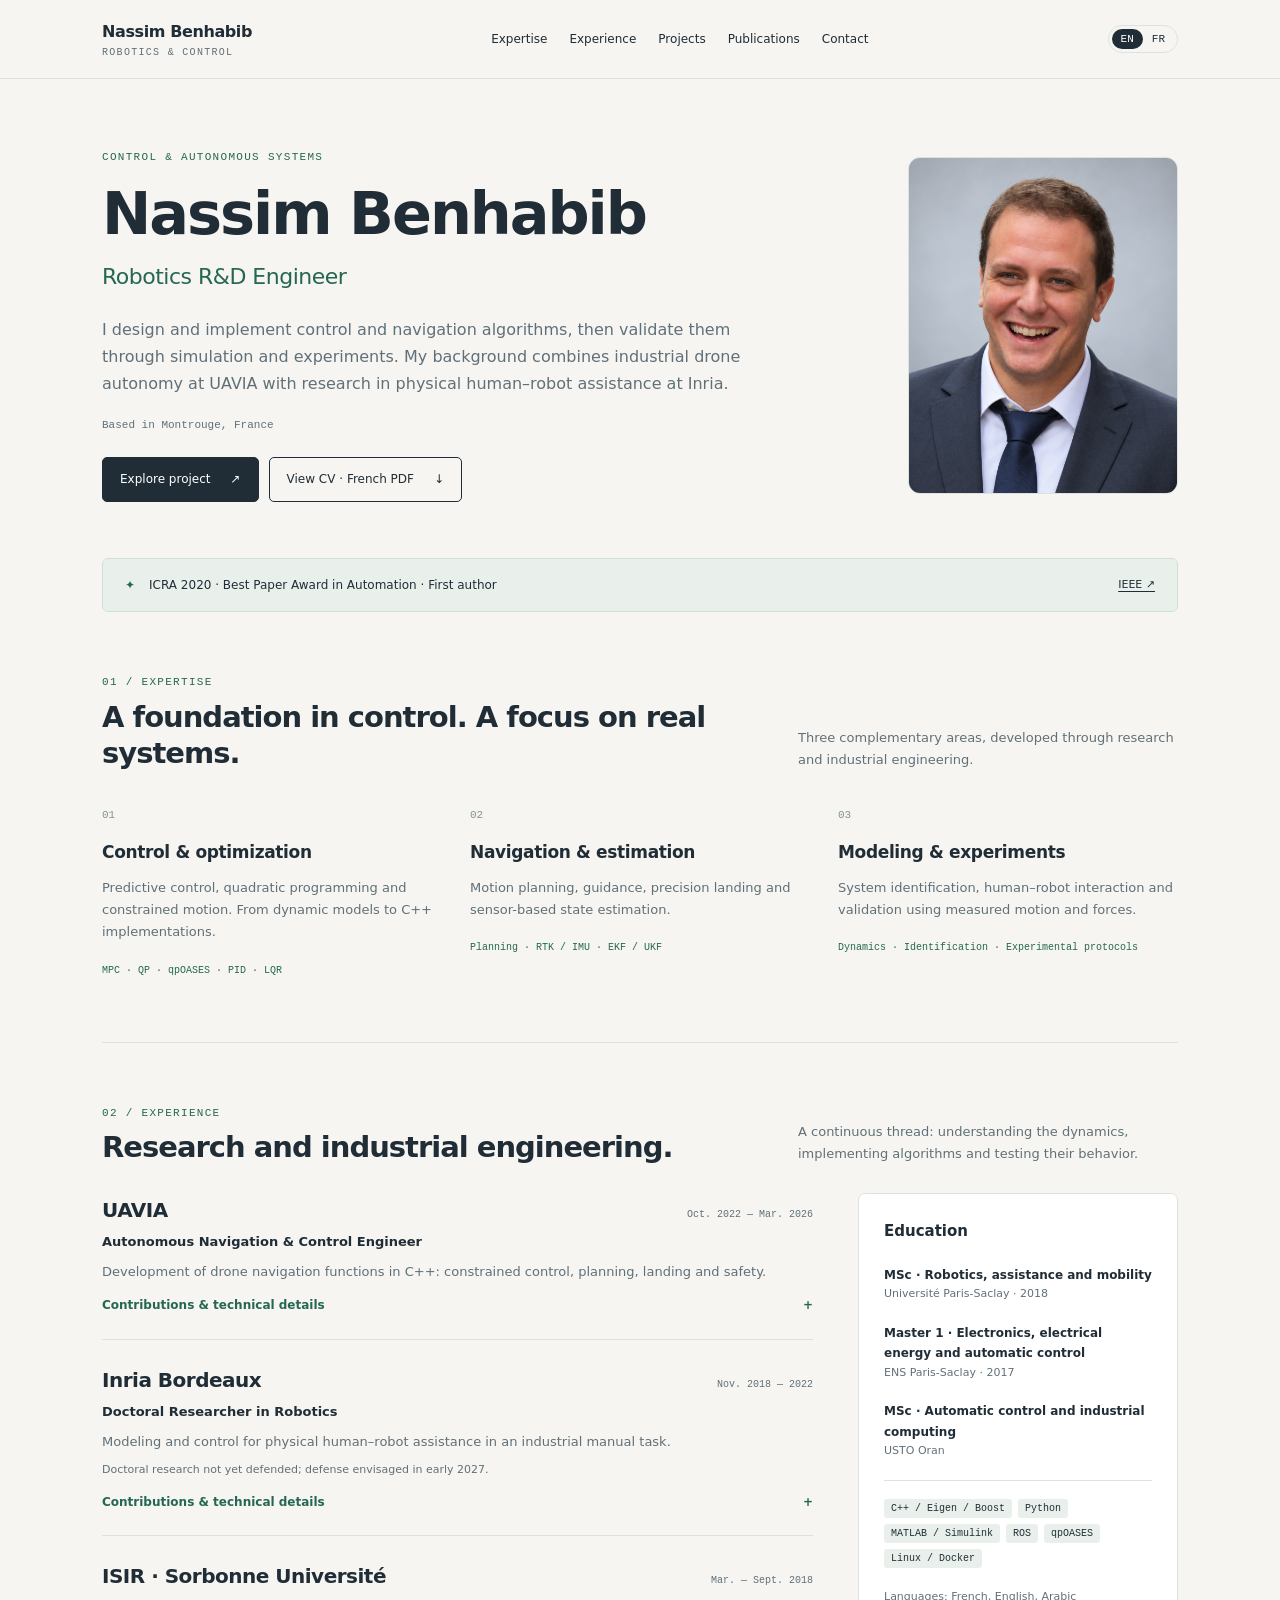
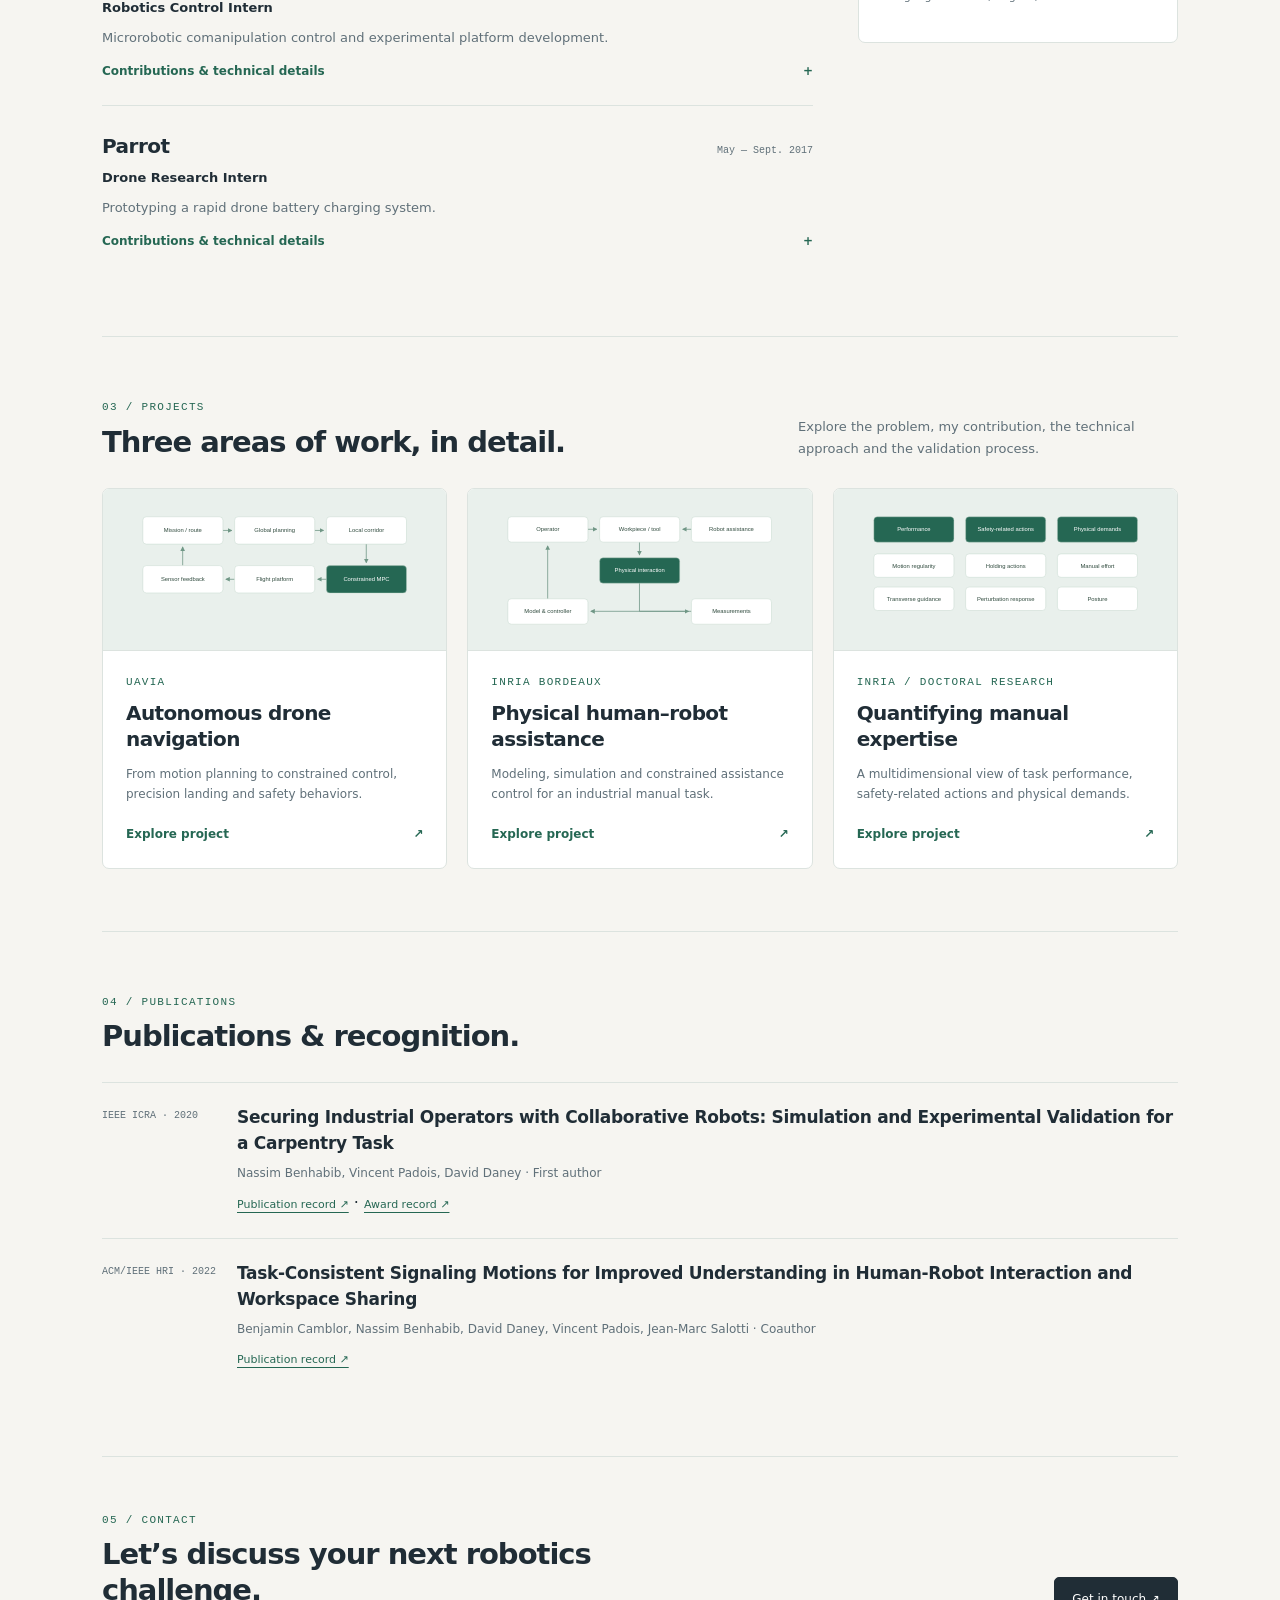
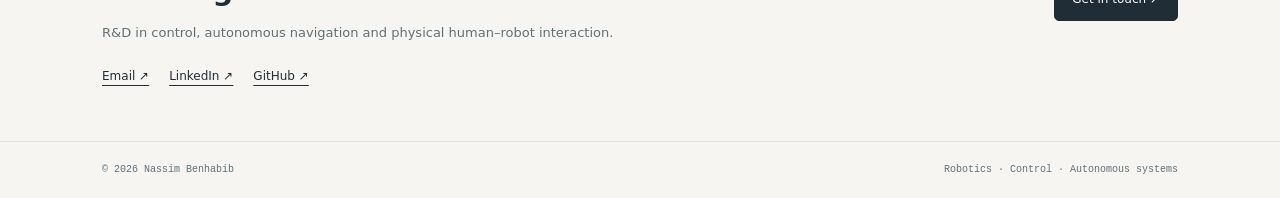
==== commit 61581e5b: "Add profile portrait to portfolio" ====
--- a/index.html
+++ b/index.html
@@ -1,4 +1,4 @@
-<!doctype html><html lang="en"><head><meta charset="utf-8"><meta name="viewport" content="width=device-width,initial-scale=1"><meta name="description" content="I design and implement control and navigation algorithms, then validate them through simulation and experiments. My background combines industrial drone autonomy at UAVIA with research in physical human–robot assistance at Inria."><meta name="theme-color" content="#f6f5f1"><title>Robotics R&amp;D Engineer | Nassim Benhabib</title><link rel="canonical" href="https://nassimbenhabib.github.io/en/index.html"><link rel="alternate" hreflang="en" href="https://nassimbenhabib.github.io/en/index.html"><link rel="alternate" hreflang="fr" href="https://nassimbenhabib.github.io/en/index.html"><link rel="icon" href="assets/favicon.svg" type="image/svg+xml"><link rel="stylesheet" href="assets/style.css"><script defer src="assets/main.js"></script></head><body><a class="skip" href="#main">Skip to content</a><header class="header"><div class="container nav"><a href="index.html" class="brand">Nassim Benhabib<small>Robotics & Control</small></a><nav id="navigation" aria-label="Navigation"><a href="index.html#expertise">Expertise</a><a href="index.html#experience">Experience</a><a href="index.html#projects">Projects</a><a href="index.html#publications">Publications</a><a href="index.html#contact">Contact</a></nav><button class="menu-button" aria-controls="navigation" aria-expanded="false">Menu</button><div class="lang" aria-label="Language"><span aria-current="page">EN</span><a data-language-switch href="fr/index.html" lang="fr" hreflang="fr" aria-label="Version française">FR</a></div></div></header><main id="main"><div class="container"><section class="hero"><div><div class="kicker">Control & autonomous systems</div><h1>Nassim Benhabib</h1><p class="role">Robotics R&D Engineer</p><p class="intro">I design and implement control and navigation algorithms, then validate them through simulation and experiments. My background combines industrial drone autonomy at UAVIA with research in physical human–robot assistance at Inria.</p><div class="location">Based in Montrouge, France</div><div class="buttons"><a class="button" href="#projects">Explore project <span>↗</span></a><a class="button light" href="assets/Nassim_Benhabib_CV.pdf" target="_blank" rel="noopener">View CV · French PDF <span>↓</span></a></div></div><div class="portrait" role="img" aria-label="Nassim Benhabib · initials"><img src="assets/portrait.svg" alt="Nassim Benhabib · NB"></div></section><div class="highlight"><b>✦</b><span>ICRA 2020 · Best Paper Award in Automation · First author</span><a href="https://www.ieee-ras.org/awards-recognition/conference-awards/ieee-icra-best-paper-award-in-automation/" target="_blank" rel="noopener">IEEE ↗</a></div>
+<!doctype html><html lang="en"><head><meta charset="utf-8"><meta name="viewport" content="width=device-width,initial-scale=1"><meta name="description" content="I design and implement control and navigation algorithms, then validate them through simulation and experiments. My background combines industrial drone autonomy at UAVIA with research in physical human–robot assistance at Inria."><meta name="theme-color" content="#f6f5f1"><title>Robotics R&amp;D Engineer | Nassim Benhabib</title><link rel="canonical" href="https://nassimbenhabib.github.io/en/index.html"><link rel="alternate" hreflang="en" href="https://nassimbenhabib.github.io/en/index.html"><link rel="alternate" hreflang="fr" href="https://nassimbenhabib.github.io/en/index.html"><link rel="icon" href="assets/favicon.svg" type="image/svg+xml"><link rel="stylesheet" href="assets/style.css"><script defer src="assets/main.js"></script></head><body><a class="skip" href="#main">Skip to content</a><header class="header"><div class="container nav"><a href="index.html" class="brand">Nassim Benhabib<small>Robotics & Control</small></a><nav id="navigation" aria-label="Navigation"><a href="index.html#expertise">Expertise</a><a href="index.html#experience">Experience</a><a href="index.html#projects">Projects</a><a href="index.html#publications">Publications</a><a href="index.html#contact">Contact</a></nav><button class="menu-button" aria-controls="navigation" aria-expanded="false">Menu</button><div class="lang" aria-label="Language"><span aria-current="page">EN</span><a data-language-switch href="fr/index.html" lang="fr" hreflang="fr" aria-label="Version française">FR</a></div></div></header><main id="main"><div class="container"><section class="hero"><div><div class="kicker">Control & autonomous systems</div><h1>Nassim Benhabib</h1><p class="role">Robotics R&D Engineer</p><p class="intro">I design and implement control and navigation algorithms, then validate them through simulation and experiments. My background combines industrial drone autonomy at UAVIA with research in physical human–robot assistance at Inria.</p><div class="location">Based in Montrouge, France</div><div class="buttons"><a class="button" href="#projects">Explore project <span>↗</span></a><a class="button light" href="assets/Nassim_Benhabib_CV.pdf" target="_blank" rel="noopener">View CV · French PDF <span>↓</span></a></div></div><div class="portrait" role="img" aria-label="Portrait of Nassim Benhabib"><img src="assets/portrait.png" alt="Nassim Benhabib"></div></section><div class="highlight"><b>✦</b><span>ICRA 2020 · Best Paper Award in Automation · First author</span><a href="https://www.ieee-ras.org/awards-recognition/conference-awards/ieee-icra-best-paper-award-in-automation/" target="_blank" rel="noopener">IEEE ↗</a></div>
 <section class="section" id="expertise"><div class="heading"><div><div class="kicker">01 / Expertise</div><h2>A foundation in control. A focus on real systems.</h2></div><p>Three complementary areas, developed through research and industrial engineering.</p></div><div class="expertise"><article><span class="index">01</span><h3>Control &amp; optimization</h3><p>Predictive control, quadratic programming and constrained motion. From dynamic models to C++ implementations.</p><div class="tools">MPC · QP · qpOASES · PID · LQR</div></article><article><span class="index">02</span><h3>Navigation &amp; estimation</h3><p>Motion planning, guidance, precision landing and sensor-based state estimation.</p><div class="tools">Planning · RTK / IMU · EKF / UKF</div></article><article><span class="index">03</span><h3>Modeling &amp; experiments</h3><p>System identification, human–robot interaction and validation using measured motion and forces.</p><div class="tools">Dynamics · Identification · Experimental protocols</div></article></div></section>
 <section class="section" id="experience"><div class="heading"><div><div class="kicker">02 / Experience</div><h2>Research and industrial engineering.</h2></div><p>A continuous thread: understanding the dynamics, implementing algorithms and testing their behavior.</p></div><div class="experience"><div><article class="job"><div class="job-title"><h3>UAVIA</h3><span class="date">Oct. 2022 — Mar. 2026</span></div><h4>Autonomous Navigation &amp; Control Engineer</h4><p>Development of drone navigation functions in C++: constrained control, planning, landing and safety.</p><details><summary>Contributions & technical details</summary><ul><li>MPC formulated as a quadratic program, using qpOASES and motion constraints.</li><li>Global Dijkstra planning coupled with local safety corridors.</li><li>RTK/IMU-based landing logic, phased descent and contact detection.</li><li>Geofencing, fallback behaviors, terrain following and mission-specific navigation.</li><li>Integration, simulation, telemetry analysis, tuning and flight testing.</li></ul></details></article><article class="job"><div class="job-title"><h3>Inria Bordeaux</h3><span class="date">Nov. 2018 — 2022</span></div><h4>Doctoral Researcher in Robotics</h4><p>Modeling and control for physical human–robot assistance in an industrial manual task.</p><p class="phd">Doctoral research not yet defended; defense envisaged in early 2027.</p><details><summary>Contributions & technical details</summary><ul><li>Dynamic modeling of human–robot–environment interaction.</li><li>Constrained inverse dynamics and force estimation through quadratic optimization.</li><li>Development of a numerical simulator and an instrumented robotic test platform.</li><li>Identification from measured trajectories and forces; independent validation trials.</li><li>Predictive assistance control and quantitative analysis of manual expertise.</li></ul></details></article><article class="job"><div class="job-title"><h3>ISIR · Sorbonne Université</h3><span class="date">Mar. — Sept. 2018</span></div><h4>Robotics Control Intern</h4><p>Microrobotic comanipulation control and experimental platform development.</p><details><summary>Contributions & technical details</summary><ul><li>Development of comanipulation control.</li><li>Restoration of an experimental pantograph for validation.</li></ul></details></article><article class="job"><div class="job-title"><h3>Parrot</h3><span class="date">May — Sept. 2017</span></div><h4>Drone Research Intern</h4><p>Prototyping a rapid drone battery charging system.</p><details><summary>Contributions & technical details</summary><ul><li>Development and tuning of a charging prototype based on an existing device.</li></ul></details></article></div><aside class="sidebar"><h3>Education</h3><div class="degree"><strong>MSc · Robotics, assistance and mobility</strong><span>Université Paris-Saclay · 2018</span></div><div class="degree"><strong>Master 1 · Electronics, electrical energy and automatic control</strong><span>ENS Paris-Saclay · 2017</span></div><div class="degree"><strong>MSc · Automatic control and industrial computing</strong><span>USTO Oran</span></div><div class="stack"><span>C++ / Eigen / Boost</span><span>Python</span><span>MATLAB / Simulink</span><span>ROS</span><span>qpOASES</span><span>Linux / Docker</span></div><p class="languages">Languages: French, English, Arabic</p></aside></div></section>
 <section class="section" id="projects"><div class="heading"><div><div class="kicker">03 / Projects</div><h2>Three areas of work, in detail.</h2></div><p>Explore the problem, my contribution, the technical approach and the validation process.</p></div><div class="project-grid"><a class="card" href="en/projects/navigation.html"><div class="card-visual" aria-hidden="true"><svg xmlns="http://www.w3.org/2000/svg" viewBox="0 0 735 320" role="img" aria-label="Autonomous drone navigation"><defs><marker id="arrow-navigation-en" viewBox="0 0 10 10" refX="8" refY="5" markerWidth="6" markerHeight="6" orient="auto-start-reverse"><path d="M0 0L10 5L0 10Z" fill="#709786"/></marker></defs><path d="M235 60H257" fill="none" stroke="#709786" stroke-width="2" marker-end="url(#arrow-navigation-en)"/><path d="M470 60H492" fill="none" stroke="#709786" stroke-width="2" marker-end="url(#arrow-navigation-en)"/><path d="M602 95V142" fill="none" stroke="#709786" stroke-width="2" marker-end="url(#arrow-navigation-en)"/><path d="M500 185H478" fill="none" stroke="#709786" stroke-width="2" marker-end="url(#arrow-navigation-en)"/><path d="M265 185H243" fill="none" stroke="#709786" stroke-width="2" marker-end="url(#arrow-navigation-en)"/><path d="M132 150V103" fill="none" stroke="#709786" stroke-width="2" marker-end="url(#arrow-navigation-en)"/><rect x="30" y="25" width="205" height="70" rx="9" fill="#fff" stroke="#b8cdc1"/><text x="132.5" y="65.0" text-anchor="middle" fill="#304b3e" font-family="Arial,sans-serif" font-size="15">Mission / route</text><rect x="265" y="25" width="205" height="70" rx="9" fill="#fff" stroke="#b8cdc1"/><text x="367.5" y="65.0" text-anchor="middle" fill="#304b3e" font-family="Arial,sans-serif" font-size="15">Global planning</text><rect x="500" y="25" width="205" height="70" rx="9" fill="#fff" stroke="#b8cdc1"/><text x="602.5" y="65.0" text-anchor="middle" fill="#304b3e" font-family="Arial,sans-serif" font-size="15">Local corridor</text><rect x="500" y="150" width="205" height="70" rx="9" fill="#256753" stroke="#b8cdc1"/><text x="602.5" y="190.0" text-anchor="middle" fill="#fff" font-family="Arial,sans-serif" font-size="15">Constrained MPC</text><rect x="265" y="150" width="205" height="70" rx="9" fill="#fff" stroke="#b8cdc1"/><text x="367.5" y="190.0" text-anchor="middle" fill="#304b3e" font-family="Arial,sans-serif" font-size="15">Flight platform</text><rect x="30" y="150" width="205" height="70" rx="9" fill="#fff" stroke="#b8cdc1"/><text x="132.5" y="190.0" text-anchor="middle" fill="#304b3e" font-family="Arial,sans-serif" font-size="15">Sensor feedback</text></svg></div><div class="card-body"><div class="kicker">UAVIA</div><h3>Autonomous drone navigation</h3><p>From motion planning to constrained control, precision landing and safety behaviors.</p><span class="link">Explore project<span>↗</span></span></div></a><a class="card" href="en/projects/assistance.html"><div class="card-visual" aria-hidden="true"><svg xmlns="http://www.w3.org/2000/svg" viewBox="0 0 735 320" role="img" aria-label="Physical human–robot assistance"><defs><marker id="arrow-assistance-en" viewBox="0 0 10 10" refX="8" refY="5" markerWidth="6" markerHeight="6" orient="auto-start-reverse"><path d="M0 0L10 5L0 10Z" fill="#709786"/></marker></defs><path d="M235 57H257" fill="none" stroke="#709786" stroke-width="2" marker-end="url(#arrow-assistance-en)"/><path d="M500 57H478" fill="none" stroke="#709786" stroke-width="2" marker-end="url(#arrow-assistance-en)"/><path d="M367 90V122" fill="none" stroke="#709786" stroke-width="2" marker-end="url(#arrow-assistance-en)"/><path d="M367 195V267H492" fill="none" stroke="#709786" stroke-width="2" marker-end="url(#arrow-assistance-en)"/><path d="M500 267H243" fill="none" stroke="#709786" stroke-width="2" marker-end="url(#arrow-assistance-en)"/><path d="M132 235V100" fill="none" stroke="#709786" stroke-width="2" marker-end="url(#arrow-assistance-en)"/><rect x="30" y="25" width="205" height="65" rx="9" fill="#fff" stroke="#b8cdc1"/><text x="132.5" y="62.5" text-anchor="middle" fill="#304b3e" font-family="Arial,sans-serif" font-size="15">Operator</text><rect x="265" y="25" width="205" height="65" rx="9" fill="#fff" stroke="#b8cdc1"/><text x="367.5" y="62.5" text-anchor="middle" fill="#304b3e" font-family="Arial,sans-serif" font-size="15">Workpiece / tool</text><rect x="500" y="25" width="205" height="65" rx="9" fill="#fff" stroke="#b8cdc1"/><text x="602.5" y="62.5" text-anchor="middle" fill="#304b3e" font-family="Arial,sans-serif" font-size="15">Robot assistance</text><rect x="265" y="130" width="205" height="65" rx="9" fill="#256753" stroke="#b8cdc1"/><text x="367.5" y="167.5" text-anchor="middle" fill="#fff" font-family="Arial,sans-serif" font-size="15">Physical interaction</text><rect x="500" y="235" width="205" height="65" rx="9" fill="#fff" stroke="#b8cdc1"/><text x="602.5" y="272.5" text-anchor="middle" fill="#304b3e" font-family="Arial,sans-serif" font-size="15">Measurements</text><rect x="30" y="235" width="205" height="65" rx="9" fill="#fff" stroke="#b8cdc1"/><text x="132.5" y="272.5" text-anchor="middle" fill="#304b3e" font-family="Arial,sans-serif" font-size="15">Model &amp; controller</text></svg></div><div class="card-body"><div class="kicker">INRIA BORDEAUX</div><h3>Physical human–robot assistance</h3><p>Modeling, simulation and constrained assistance control for an industrial manual task.</p><span class="link">Explore project<span>↗</span></span></div></a><a class="card" href="en/projects/expertise.html"><div class="card-visual" aria-hidden="true"><svg xmlns="http://www.w3.org/2000/svg" viewBox="0 0 735 320" role="img" aria-label="Quantifying manual expertise"><defs><marker id="arrow-expertise-en" viewBox="0 0 10 10" refX="8" refY="5" markerWidth="6" markerHeight="6" orient="auto-start-reverse"><path d="M0 0L10 5L0 10Z" fill="#709786"/></marker></defs><rect x="30" y="25" width="205" height="65" rx="9" fill="#256753" stroke="#b8cdc1"/><text x="132.5" y="62.5" text-anchor="middle" fill="#fff" font-family="Arial,sans-serif" font-size="15">Performance</text><rect x="30" y="120" width="205" height="60" rx="9" fill="#fff" stroke="#b8cdc1"/><text x="132.5" y="155.0" text-anchor="middle" fill="#304b3e" font-family="Arial,sans-serif" font-size="15">Motion regularity</text><rect x="30" y="205" width="205" height="60" rx="9" fill="#fff" stroke="#b8cdc1"/><text x="132.5" y="240.0" text-anchor="middle" fill="#304b3e" font-family="Arial,sans-serif" font-size="15">Transverse guidance</text><rect x="265" y="25" width="205" height="65" rx="9" fill="#256753" stroke="#b8cdc1"/><text x="367.5" y="62.5" text-anchor="middle" fill="#fff" font-family="Arial,sans-serif" font-size="15">Safety-related actions</text><rect x="265" y="120" width="205" height="60" rx="9" fill="#fff" stroke="#b8cdc1"/><text x="367.5" y="155.0" text-anchor="middle" fill="#304b3e" font-family="Arial,sans-serif" font-size="15">Holding actions</text><rect x="265" y="205" width="205" height="60" rx="9" fill="#fff" stroke="#b8cdc1"/><text x="367.5" y="240.0" text-anchor="middle" fill="#304b3e" font-family="Arial,sans-serif" font-size="15">Perturbation response</text><rect x="500" y="25" width="205" height="65" rx="9" fill="#256753" stroke="#b8cdc1"/><text x="602.5" y="62.5" text-anchor="middle" fill="#fff" font-family="Arial,sans-serif" font-size="15">Physical demands</text><rect x="500" y="120" width="205" height="60" rx="9" fill="#fff" stroke="#b8cdc1"/><text x="602.5" y="155.0" text-anchor="middle" fill="#304b3e" font-family="Arial,sans-serif" font-size="15">Manual effort</text><rect x="500" y="205" width="205" height="60" rx="9" fill="#fff" stroke="#b8cdc1"/><text x="602.5" y="240.0" text-anchor="middle" fill="#304b3e" font-family="Arial,sans-serif" font-size="15">Posture</text></svg></div><div class="card-body"><div class="kicker">INRIA / DOCTORAL RESEARCH</div><h3>Quantifying manual expertise</h3><p>A multidimensional view of task performance, safety-related actions and physical demands.</p><span class="link">Explore project<span>↗</span></span></div></a></div></section>
--- a/assets/style.css
+++ b/assets/style.css
@@ -1,2 +1,2 @@
 
-:root{--bg:#f6f5f1;--paper:#fff;--ink:#202d36;--muted:#607079;--accent:#256753;--line:#dce3df;--soft:#e9f0ec;--gold:#9b6925}*{box-sizing:border-box}html{scroll-behavior:smooth;scroll-padding-top:100px}body{margin:0;background:var(--bg);color:var(--ink);font:16px/1.7 system-ui,-apple-system,BlinkMacSystemFont,"Segoe UI",sans-serif}a{color:inherit;text-decoration:none}a:focus-visible,summary:focus-visible,button:focus-visible{outline:3px solid #679c88;outline-offset:5px}img{max-width:100%;display:block}.container{max-width:1160px;margin:auto;padding:0 42px}.header{position:sticky;top:0;z-index:10;background:#f6f5f1f5;border-bottom:1px solid var(--line);backdrop-filter:blur(12px)}.nav{height:78px;display:flex;align-items:center;justify-content:space-between;gap:25px}.brand{font-weight:650;letter-spacing:-.4px}.brand small{display:block;color:var(--muted);font:10px/1.4 monospace;letter-spacing:1.3px;text-transform:uppercase}nav{display:flex;gap:22px;font-size:12px;align-items:center}.lang{border:1px solid var(--line);border-radius:30px;display:flex;padding:3px;gap:0;font:11px monospace}.lang a,.lang span{padding:4px 9px;border-radius:20px}.lang span{background:var(--ink);color:white}.hero{padding:70px 0 56px;display:grid;grid-template-columns:1fr 270px;gap:70px;align-items:center}.kicker{font:11px/1.5 monospace;letter-spacing:1.3px;text-transform:uppercase;color:var(--accent)}h1{font-size:clamp(38px,4.6vw,62px);line-height:1.12;letter-spacing:-2px;margin:15px 0 12px;font-weight:650}.role{font-size:22px;color:var(--accent);letter-spacing:-.5px;margin:0 0 20px}.intro{color:var(--muted);font-size:16px;max-width:650px}.location{font:11px monospace;color:var(--muted);margin-top:22px}.buttons{display:flex;gap:10px;flex-wrap:wrap;margin-top:26px}.button{padding:11px 17px;background:var(--ink);color:white;border:1px solid var(--ink);font-size:12px;border-radius:5px;display:inline-flex;align-items:center;gap:20px}.button.light{background:transparent;color:var(--ink)}.portrait{border-radius:12px;overflow:hidden;aspect-ratio:4/5;background:#e4ebe7;border:1px solid var(--line);position:relative}.portrait img{height:100%;width:100%;object-fit:cover}.portrait .initials{font-size:76px;color:#456a5b;letter-spacing:-5px;position:absolute;inset:0;display:flex;align-items:center;justify-content:center;background:radial-gradient(ellipse at 35% 25%,#f0f3e8,#cbded4)}.portrait .initials:after{content:"NASSIM BENHABIB";font:9px monospace;letter-spacing:2px;position:absolute;bottom:24px}.portrait.has-photo .initials{display:none}.highlight{padding:16px 22px;background:var(--soft);border:1px solid #d1e0d7;border-radius:6px;display:flex;gap:14px;align-items:center;font-size:12px}.highlight b{color:var(--accent)}.highlight a{margin-left:auto;text-decoration:underline;text-underline-offset:3px;white-space:nowrap;font-size:11px}.section{padding:62px 0;border-bottom:1px solid var(--line)}.heading{margin-bottom:28px;display:grid;grid-template-columns:1fr 380px;gap:25px;align-items:end}h2{font-size:29px;line-height:1.25;letter-spacing:-1px;margin:8px 0 0;font-weight:600}.heading p{font-size:13px;color:var(--muted);margin:0}.expertise{display:grid;grid-template-columns:repeat(3,1fr);gap:28px}.expertise h3{font-size:17px;letter-spacing:-.35px;margin:12px 0 10px}.expertise p{font-size:13px;color:var(--muted);margin:0}.tools{font:10px/1.8 monospace;color:var(--accent);margin-top:18px}.index{font:11px monospace;color:#85958d}.experience{display:grid;grid-template-columns:1fr 320px;gap:45px}.job{padding:23px 0;border-top:1px solid var(--line)}.job:first-child{padding-top:0;border-top:0}.job-title{display:flex;justify-content:space-between;align-items:baseline;gap:15px}.job h3{font-size:20px;letter-spacing:-.5px;margin:0}.date{font:10px monospace;color:var(--muted);white-space:nowrap}.job h4{font-size:13px;font-weight:600;margin:4px 0 8px}.job p{font-size:13px;color:var(--muted);margin:0}.job .phd{font-size:11px;margin-top:8px}details{margin-top:12px;font-size:12px}summary{cursor:pointer;list-style:none;color:var(--accent);font-weight:550}summary::-webkit-details-marker{display:none}summary:after{content:" +";float:right}details[open] summary:after{content:" −"}details ul{padding-left:19px;color:var(--muted);margin:10px 0}.sidebar{background:var(--paper);padding:25px;border:1px solid var(--line);border-radius:7px;align-self:start}.sidebar h3{font-size:15px;margin:0 0 20px}.degree{margin-bottom:19px}.degree strong{display:block;font-size:12px;font-weight:550}.degree span{display:block;font-size:11px;color:var(--muted)}.stack{border-top:1px solid var(--line);padding-top:18px;display:flex;gap:6px;flex-wrap:wrap}.stack span{font:10px monospace;background:var(--soft);padding:4px 7px;border-radius:3px}.sidebar .languages{font-size:11px;color:var(--muted);margin-top:20px}.project-grid{display:grid;grid-template-columns:repeat(3,1fr);gap:20px}.card{background:var(--paper);border:1px solid var(--line);border-radius:7px;overflow:hidden;display:flex;flex-direction:column;transition:box-shadow .2s,transform .2s}.card:hover{box-shadow:0 8px 25px #1b403a10;transform:translateY(-3px)}.card-visual{background:var(--soft);padding:18px;border-bottom:1px solid var(--line)}.card-visual svg{width:100%;height:125px;display:block}.card-body{padding:23px;display:flex;flex-direction:column;flex:1}.card h3{font-size:20px;line-height:1.3;letter-spacing:-.6px;margin:9px 0 12px}.card p{font-size:12px;color:var(--muted);margin:0 0 20px}.card .link{margin-top:auto;font-size:12px;color:var(--accent);font-weight:550;display:flex;justify-content:space-between}.paper{display:grid;grid-template-columns:110px 1fr;gap:25px;padding:22px 0;border-top:1px solid var(--line)}.paper h3{font-size:17px;line-height:1.5;margin:0 0 7px;font-weight:550;letter-spacing:-.3px}.paper p{font-size:12px;margin:0;color:var(--muted)}.paper a{display:inline-block;color:var(--accent);font-size:11px;margin-top:12px;text-decoration:underline;text-underline-offset:4px}.paper .date{padding-top:5px}.contact-section{padding:55px 0}.contact-grid{display:flex;justify-content:space-between;gap:45px;align-items:center}.contact-grid h2{max-width:620px}.contact-grid p{font-size:13px;color:var(--muted)}.social{display:flex;gap:20px;font-size:12px;margin-top:22px}.social a{text-decoration:underline;text-underline-offset:5px}footer{padding:22px 0;border-top:1px solid var(--line);font:10px monospace;color:var(--muted)}footer .container{display:flex;justify-content:space-between;gap:20px}.project-hero{padding:50px 0 30px}.back{font-size:12px;color:var(--muted);display:inline-block;margin-bottom:33px}.project-hero h1{font-size:48px;max-width:900px}.project-hero .intro{font-size:17px}.project-meta{display:flex;gap:30px;margin:25px 0;font:11px monospace;color:var(--accent);flex-wrap:wrap}.diagram{background:var(--soft);padding:30px;border:1px solid var(--line);border-radius:8px;margin:0}.diagram svg{display:block;width:100%;max-height:360px}.diagram figcaption{font-size:12px;color:var(--muted);border-top:1px solid #cddcd3;margin-top:18px;padding-top:15px}.diagram small{display:block;font:10px monospace;color:var(--accent);margin-top:6px}.project-content{display:grid;grid-template-columns:200px 1fr;gap:45px;margin-top:40px}.toc{position:sticky;top:105px;align-self:start;font-size:12px;display:flex;flex-direction:column;gap:12px;color:var(--muted)}.article section{padding:0 0 32px;margin-bottom:28px;border-bottom:1px solid var(--line)}.article h2{font-size:24px;margin-bottom:18px}.article p,.article li{font-size:14px;color:var(--muted)}.article ul{padding-left:21px}.article li{margin-bottom:10px}.article h3{font-size:16px;font-weight:600;margin:24px 0 8px}.article .related-links a{display:block;font-size:13px;color:var(--accent);margin-top:14px;text-decoration:underline;text-underline-offset:4px}.other-projects{padding:25px 0 50px}.other-projects a{display:inline-block;font-size:13px;color:var(--accent);border:1px solid var(--line);padding:12px 18px;margin:10px 10px 0 0;border-radius:5px}.menu-button{display:none;background:transparent;border:1px solid var(--line);padding:5px 9px;border-radius:4px;font:12px inherit;cursor:pointer}.skip{position:absolute;left:20px;top:-100px;background:white;padding:10px;z-index:100}.skip:focus{top:10px}@media(max-width:950px){.container{padding:0 28px}nav{gap:12px}.hero{gap:40px;grid-template-columns:1fr 230px}.experience{grid-template-columns:1fr 270px;gap:28px}.project-grid{gap:12px}.card-body{padding:18px}.heading{grid-template-columns:1fr 310px}}@media(max-width:760px){.hero{grid-template-columns:1fr 170px;gap:25px;padding-top:45px}h1{font-size:41px}.role{font-size:18px}.intro{font-size:14px}.experience{grid-template-columns:1fr}.sidebar{display:grid;grid-template-columns:1fr 1fr;gap:0 30px}.sidebar h3{grid-column:1/-1}.sidebar .stack{grid-column:1/-1}.sidebar .languages{grid-column:1/-1}.heading{grid-template-columns:1fr;gap:14px}.expertise{gap:20px}.project-grid{grid-template-columns:1fr}.card{display:grid;grid-template-columns:230px 1fr}.card-visual{border:0;display:flex;align-items:center}.project-content{grid-template-columns:1fr;gap:25px}.toc{position:static;flex-direction:row;flex-wrap:wrap;border-bottom:1px solid var(--line);padding-bottom:20px}.contact-grid{align-items:start;flex-direction:column;gap:10px}nav{display:none}.menu-button{display:block}.nav{position:relative;height:72px;gap:12px}.nav .brand{margin-right:auto}nav.open{display:flex;position:absolute;top:71px;left:-28px;right:-28px;background:var(--bg);border-bottom:1px solid var(--line);padding:22px 28px;flex-wrap:wrap;gap:20px}.highlight{align-items:start}.highlight a{white-space:normal}.project-hero h1{font-size:38px}}@media(max-width:520px){.container{padding:0 21px}.hero{grid-template-columns:1fr;padding-top:30px;gap:25px}.portrait{grid-row:1;width:108px;aspect-ratio:1;border-radius:50%}.portrait .initials{font-size:38px;letter-spacing:-3px}.portrait .initials:after{display:none}h1{font-size:39px;margin-top:10px}.role{font-size:18px}.hero{padding-bottom:32px}.expertise{grid-template-columns:1fr;gap:25px}.expertise>article{border-top:1px solid var(--line);padding-top:13px}.section{padding:44px 0}.highlight{font-size:11px;flex-wrap:wrap;gap:7px}.highlight a{margin-left:0}.card{display:flex}.card-visual svg{height:120px}.job-title{align-items:start;flex-direction:column;gap:4px}.sidebar{display:block}.paper{grid-template-columns:1fr;gap:10px}.diagram{padding:16px}.diagram svg{max-height:none}.project-hero{padding-top:30px}.project-hero h1{font-size:33px}.project-meta{gap:12px}.social{gap:18px}.buttons{gap:8px}footer .container{flex-direction:column;gap:7px}nav.open{left:-21px;right:-21px;padding:20px 21px}h2{font-size:26px}.toc{gap:13px;font-size:11px}}@media(prefers-reduced-motion:reduce){html{scroll-behavior:auto}.card{transition:none}}
+:root{--bg:#f6f5f1;--paper:#fff;--ink:#202d36;--muted:#607079;--accent:#256753;--line:#dce3df;--soft:#e9f0ec;--gold:#9b6925}*{box-sizing:border-box}html{scroll-behavior:smooth;scroll-padding-top:100px}body{margin:0;background:var(--bg);color:var(--ink);font:16px/1.7 system-ui,-apple-system,BlinkMacSystemFont,"Segoe UI",sans-serif}a{color:inherit;text-decoration:none}a:focus-visible,summary:focus-visible,button:focus-visible{outline:3px solid #679c88;outline-offset:5px}img{max-width:100%;display:block}.container{max-width:1160px;margin:auto;padding:0 42px}.header{position:sticky;top:0;z-index:10;background:#f6f5f1f5;border-bottom:1px solid var(--line);backdrop-filter:blur(12px)}.nav{height:78px;display:flex;align-items:center;justify-content:space-between;gap:25px}.brand{font-weight:650;letter-spacing:-.4px}.brand small{display:block;color:var(--muted);font:10px/1.4 monospace;letter-spacing:1.3px;text-transform:uppercase}nav{display:flex;gap:22px;font-size:12px;align-items:center}.lang{border:1px solid var(--line);border-radius:30px;display:flex;padding:3px;gap:0;font:11px monospace}.lang a,.lang span{padding:4px 9px;border-radius:20px}.lang span{background:var(--ink);color:white}.hero{padding:70px 0 56px;display:grid;grid-template-columns:1fr 270px;gap:70px;align-items:center}.kicker{font:11px/1.5 monospace;letter-spacing:1.3px;text-transform:uppercase;color:var(--accent)}h1{font-size:clamp(38px,4.6vw,62px);line-height:1.12;letter-spacing:-2px;margin:15px 0 12px;font-weight:650}.role{font-size:22px;color:var(--accent);letter-spacing:-.5px;margin:0 0 20px}.intro{color:var(--muted);font-size:16px;max-width:650px}.location{font:11px monospace;color:var(--muted);margin-top:22px}.buttons{display:flex;gap:10px;flex-wrap:wrap;margin-top:26px}.button{padding:11px 17px;background:var(--ink);color:white;border:1px solid var(--ink);font-size:12px;border-radius:5px;display:inline-flex;align-items:center;gap:20px}.button.light{background:transparent;color:var(--ink)}.portrait{border-radius:12px;overflow:hidden;aspect-ratio:4/5;background:#e4ebe7;border:1px solid var(--line);position:relative}.portrait img{height:100%;width:100%;object-fit:cover;object-position:center 35%}.portrait .initials{font-size:76px;color:#456a5b;letter-spacing:-5px;position:absolute;inset:0;display:flex;align-items:center;justify-content:center;background:radial-gradient(ellipse at 35% 25%,#f0f3e8,#cbded4)}.portrait .initials:after{content:"NASSIM BENHABIB";font:9px monospace;letter-spacing:2px;position:absolute;bottom:24px}.portrait.has-photo .initials{display:none}.highlight{padding:16px 22px;background:var(--soft);border:1px solid #d1e0d7;border-radius:6px;display:flex;gap:14px;align-items:center;font-size:12px}.highlight b{color:var(--accent)}.highlight a{margin-left:auto;text-decoration:underline;text-underline-offset:3px;white-space:nowrap;font-size:11px}.section{padding:62px 0;border-bottom:1px solid var(--line)}.heading{margin-bottom:28px;display:grid;grid-template-columns:1fr 380px;gap:25px;align-items:end}h2{font-size:29px;line-height:1.25;letter-spacing:-1px;margin:8px 0 0;font-weight:600}.heading p{font-size:13px;color:var(--muted);margin:0}.expertise{display:grid;grid-template-columns:repeat(3,1fr);gap:28px}.expertise h3{font-size:17px;letter-spacing:-.35px;margin:12px 0 10px}.expertise p{font-size:13px;color:var(--muted);margin:0}.tools{font:10px/1.8 monospace;color:var(--accent);margin-top:18px}.index{font:11px monospace;color:#85958d}.experience{display:grid;grid-template-columns:1fr 320px;gap:45px}.job{padding:23px 0;border-top:1px solid var(--line)}.job:first-child{padding-top:0;border-top:0}.job-title{display:flex;justify-content:space-between;align-items:baseline;gap:15px}.job h3{font-size:20px;letter-spacing:-.5px;margin:0}.date{font:10px monospace;color:var(--muted);white-space:nowrap}.job h4{font-size:13px;font-weight:600;margin:4px 0 8px}.job p{font-size:13px;color:var(--muted);margin:0}.job .phd{font-size:11px;margin-top:8px}details{margin-top:12px;font-size:12px}summary{cursor:pointer;list-style:none;color:var(--accent);font-weight:550}summary::-webkit-details-marker{display:none}summary:after{content:" +";float:right}details[open] summary:after{content:" −"}details ul{padding-left:19px;color:var(--muted);margin:10px 0}.sidebar{background:var(--paper);padding:25px;border:1px solid var(--line);border-radius:7px;align-self:start}.sidebar h3{font-size:15px;margin:0 0 20px}.degree{margin-bottom:19px}.degree strong{display:block;font-size:12px;font-weight:550}.degree span{display:block;font-size:11px;color:var(--muted)}.stack{border-top:1px solid var(--line);padding-top:18px;display:flex;gap:6px;flex-wrap:wrap}.stack span{font:10px monospace;background:var(--soft);padding:4px 7px;border-radius:3px}.sidebar .languages{font-size:11px;color:var(--muted);margin-top:20px}.project-grid{display:grid;grid-template-columns:repeat(3,1fr);gap:20px}.card{background:var(--paper);border:1px solid var(--line);border-radius:7px;overflow:hidden;display:flex;flex-direction:column;transition:box-shadow .2s,transform .2s}.card:hover{box-shadow:0 8px 25px #1b403a10;transform:translateY(-3px)}.card-visual{background:var(--soft);padding:18px;border-bottom:1px solid var(--line)}.card-visual svg{width:100%;height:125px;display:block}.card-body{padding:23px;display:flex;flex-direction:column;flex:1}.card h3{font-size:20px;line-height:1.3;letter-spacing:-.6px;margin:9px 0 12px}.card p{font-size:12px;color:var(--muted);margin:0 0 20px}.card .link{margin-top:auto;font-size:12px;color:var(--accent);font-weight:550;display:flex;justify-content:space-between}.paper{display:grid;grid-template-columns:110px 1fr;gap:25px;padding:22px 0;border-top:1px solid var(--line)}.paper h3{font-size:17px;line-height:1.5;margin:0 0 7px;font-weight:550;letter-spacing:-.3px}.paper p{font-size:12px;margin:0;color:var(--muted)}.paper a{display:inline-block;color:var(--accent);font-size:11px;margin-top:12px;text-decoration:underline;text-underline-offset:4px}.paper .date{padding-top:5px}.contact-section{padding:55px 0}.contact-grid{display:flex;justify-content:space-between;gap:45px;align-items:center}.contact-grid h2{max-width:620px}.contact-grid p{font-size:13px;color:var(--muted)}.social{display:flex;gap:20px;font-size:12px;margin-top:22px}.social a{text-decoration:underline;text-underline-offset:5px}footer{padding:22px 0;border-top:1px solid var(--line);font:10px monospace;color:var(--muted)}footer .container{display:flex;justify-content:space-between;gap:20px}.project-hero{padding:50px 0 30px}.back{font-size:12px;color:var(--muted);display:inline-block;margin-bottom:33px}.project-hero h1{font-size:48px;max-width:900px}.project-hero .intro{font-size:17px}.project-meta{display:flex;gap:30px;margin:25px 0;font:11px monospace;color:var(--accent);flex-wrap:wrap}.diagram{background:var(--soft);padding:30px;border:1px solid var(--line);border-radius:8px;margin:0}.diagram svg{display:block;width:100%;max-height:360px}.diagram figcaption{font-size:12px;color:var(--muted);border-top:1px solid #cddcd3;margin-top:18px;padding-top:15px}.diagram small{display:block;font:10px monospace;color:var(--accent);margin-top:6px}.project-content{display:grid;grid-template-columns:200px 1fr;gap:45px;margin-top:40px}.toc{position:sticky;top:105px;align-self:start;font-size:12px;display:flex;flex-direction:column;gap:12px;color:var(--muted)}.article section{padding:0 0 32px;margin-bottom:28px;border-bottom:1px solid var(--line)}.article h2{font-size:24px;margin-bottom:18px}.article p,.article li{font-size:14px;color:var(--muted)}.article ul{padding-left:21px}.article li{margin-bottom:10px}.article h3{font-size:16px;font-weight:600;margin:24px 0 8px}.article .related-links a{display:block;font-size:13px;color:var(--accent);margin-top:14px;text-decoration:underline;text-underline-offset:4px}.other-projects{padding:25px 0 50px}.other-projects a{display:inline-block;font-size:13px;color:var(--accent);border:1px solid var(--line);padding:12px 18px;margin:10px 10px 0 0;border-radius:5px}.menu-button{display:none;background:transparent;border:1px solid var(--line);padding:5px 9px;border-radius:4px;font:12px inherit;cursor:pointer}.skip{position:absolute;left:20px;top:-100px;background:white;padding:10px;z-index:100}.skip:focus{top:10px}@media(max-width:950px){.container{padding:0 28px}nav{gap:12px}.hero{gap:40px;grid-template-columns:1fr 230px}.experience{grid-template-columns:1fr 270px;gap:28px}.project-grid{gap:12px}.card-body{padding:18px}.heading{grid-template-columns:1fr 310px}}@media(max-width:760px){.hero{grid-template-columns:1fr 170px;gap:25px;padding-top:45px}h1{font-size:41px}.role{font-size:18px}.intro{font-size:14px}.experience{grid-template-columns:1fr}.sidebar{display:grid;grid-template-columns:1fr 1fr;gap:0 30px}.sidebar h3{grid-column:1/-1}.sidebar .stack{grid-column:1/-1}.sidebar .languages{grid-column:1/-1}.heading{grid-template-columns:1fr;gap:14px}.expertise{gap:20px}.project-grid{grid-template-columns:1fr}.card{display:grid;grid-template-columns:230px 1fr}.card-visual{border:0;display:flex;align-items:center}.project-content{grid-template-columns:1fr;gap:25px}.toc{position:static;flex-direction:row;flex-wrap:wrap;border-bottom:1px solid var(--line);padding-bottom:20px}.contact-grid{align-items:start;flex-direction:column;gap:10px}nav{display:none}.menu-button{display:block}.nav{position:relative;height:72px;gap:12px}.nav .brand{margin-right:auto}nav.open{display:flex;position:absolute;top:71px;left:-28px;right:-28px;background:var(--bg);border-bottom:1px solid var(--line);padding:22px 28px;flex-wrap:wrap;gap:20px}.highlight{align-items:start}.highlight a{white-space:normal}.project-hero h1{font-size:38px}}@media(max-width:520px){.container{padding:0 21px}.hero{grid-template-columns:1fr;padding-top:30px;gap:25px}.portrait{grid-row:1;width:108px;aspect-ratio:1;border-radius:50%}.portrait .initials{font-size:38px;letter-spacing:-3px}.portrait .initials:after{display:none}h1{font-size:39px;margin-top:10px}.role{font-size:18px}.hero{padding-bottom:32px}.expertise{grid-template-columns:1fr;gap:25px}.expertise>article{border-top:1px solid var(--line);padding-top:13px}.section{padding:44px 0}.highlight{font-size:11px;flex-wrap:wrap;gap:7px}.highlight a{margin-left:0}.card{display:flex}.card-visual svg{height:120px}.job-title{align-items:start;flex-direction:column;gap:4px}.sidebar{display:block}.paper{grid-template-columns:1fr;gap:10px}.diagram{padding:16px}.diagram svg{max-height:none}.project-hero{padding-top:30px}.project-hero h1{font-size:33px}.project-meta{gap:12px}.social{gap:18px}.buttons{gap:8px}footer .container{flex-direction:column;gap:7px}nav.open{left:-21px;right:-21px;padding:20px 21px}h2{font-size:26px}.toc{gap:13px;font-size:11px}}@media(prefers-reduced-motion:reduce){html{scroll-behavior:auto}.card{transition:none}}
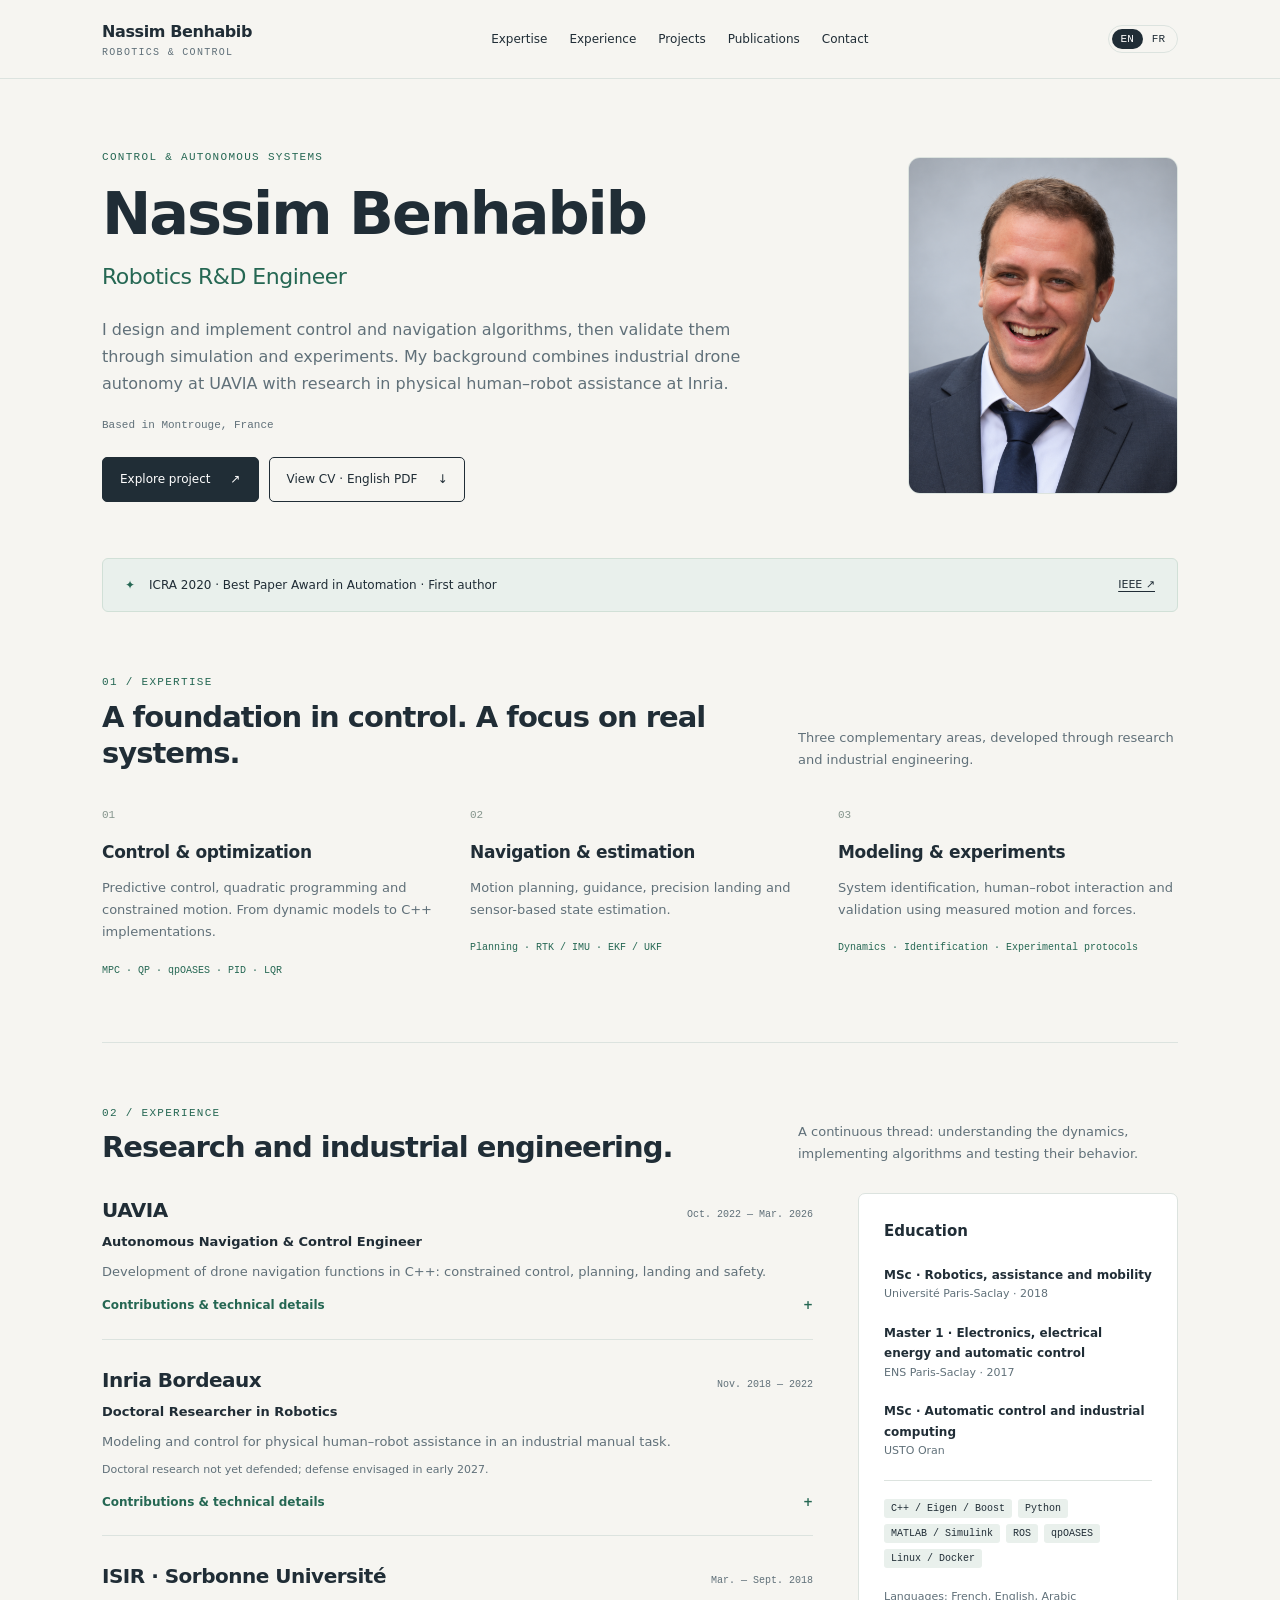
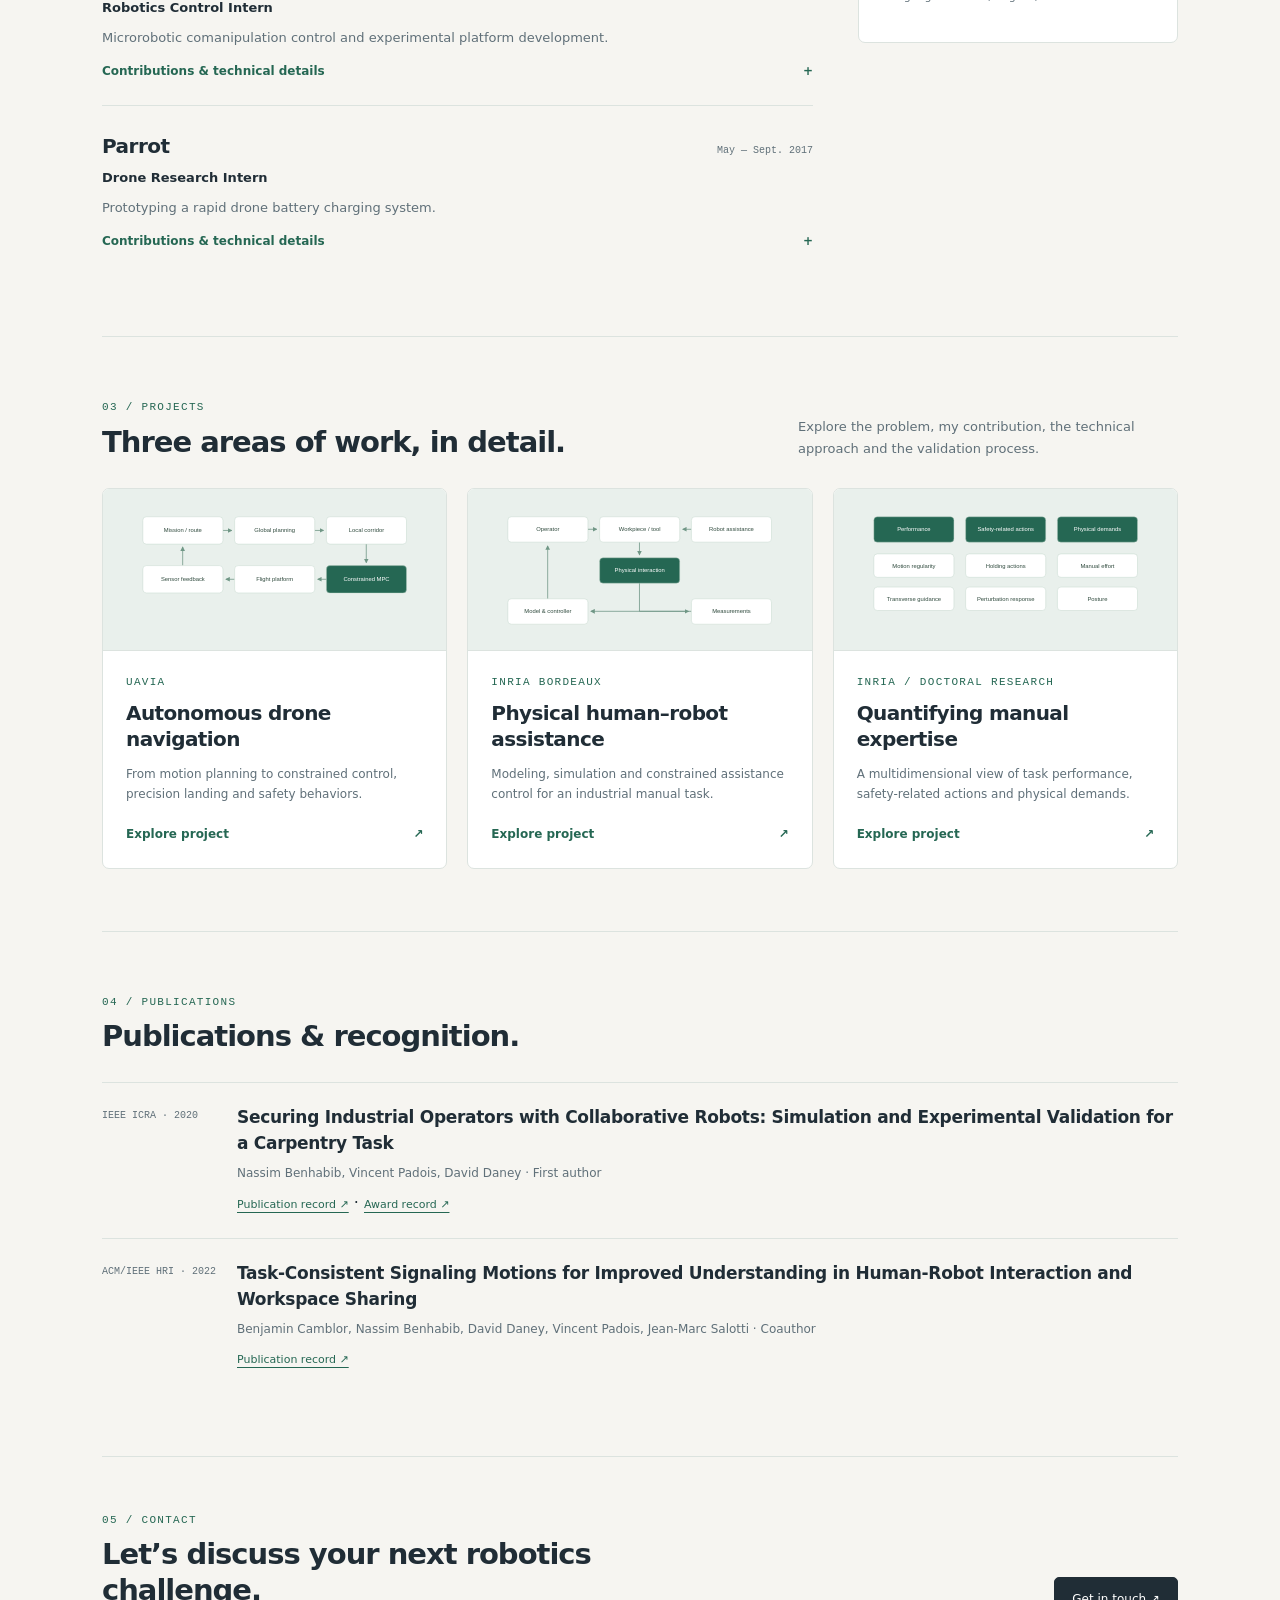
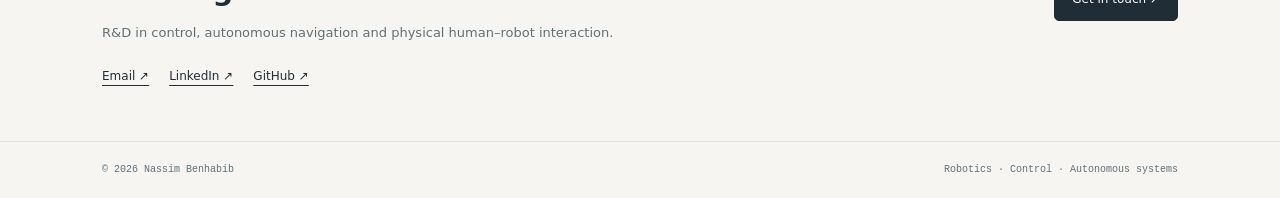
==== commit d0ace8c0: "Update bilingual CVs and profile portrait" ====
--- a/index.html
+++ b/index.html
@@ -1,4 +1,4 @@
-<!doctype html><html lang="en"><head><meta charset="utf-8"><meta name="viewport" content="width=device-width,initial-scale=1"><meta name="description" content="I design and implement control and navigation algorithms, then validate them through simulation and experiments. My background combines industrial drone autonomy at UAVIA with research in physical human–robot assistance at Inria."><meta name="theme-color" content="#f6f5f1"><title>Robotics R&amp;D Engineer | Nassim Benhabib</title><link rel="canonical" href="https://nassimbenhabib.github.io/en/index.html"><link rel="alternate" hreflang="en" href="https://nassimbenhabib.github.io/en/index.html"><link rel="alternate" hreflang="fr" href="https://nassimbenhabib.github.io/en/index.html"><link rel="icon" href="assets/favicon.svg" type="image/svg+xml"><link rel="stylesheet" href="assets/style.css"><script defer src="assets/main.js"></script></head><body><a class="skip" href="#main">Skip to content</a><header class="header"><div class="container nav"><a href="index.html" class="brand">Nassim Benhabib<small>Robotics & Control</small></a><nav id="navigation" aria-label="Navigation"><a href="index.html#expertise">Expertise</a><a href="index.html#experience">Experience</a><a href="index.html#projects">Projects</a><a href="index.html#publications">Publications</a><a href="index.html#contact">Contact</a></nav><button class="menu-button" aria-controls="navigation" aria-expanded="false">Menu</button><div class="lang" aria-label="Language"><span aria-current="page">EN</span><a data-language-switch href="fr/index.html" lang="fr" hreflang="fr" aria-label="Version française">FR</a></div></div></header><main id="main"><div class="container"><section class="hero"><div><div class="kicker">Control & autonomous systems</div><h1>Nassim Benhabib</h1><p class="role">Robotics R&D Engineer</p><p class="intro">I design and implement control and navigation algorithms, then validate them through simulation and experiments. My background combines industrial drone autonomy at UAVIA with research in physical human–robot assistance at Inria.</p><div class="location">Based in Montrouge, France</div><div class="buttons"><a class="button" href="#projects">Explore project <span>↗</span></a><a class="button light" href="assets/Nassim_Benhabib_CV.pdf" target="_blank" rel="noopener">View CV · French PDF <span>↓</span></a></div></div><div class="portrait" role="img" aria-label="Portrait of Nassim Benhabib"><img src="assets/portrait.png" alt="Nassim Benhabib"></div></section><div class="highlight"><b>✦</b><span>ICRA 2020 · Best Paper Award in Automation · First author</span><a href="https://www.ieee-ras.org/awards-recognition/conference-awards/ieee-icra-best-paper-award-in-automation/" target="_blank" rel="noopener">IEEE ↗</a></div>
+<!doctype html><html lang="en"><head><meta charset="utf-8"><meta name="viewport" content="width=device-width,initial-scale=1"><meta name="description" content="I design and implement control and navigation algorithms, then validate them through simulation and experiments. My background combines industrial drone autonomy at UAVIA with research in physical human–robot assistance at Inria."><meta name="theme-color" content="#f6f5f1"><title>Robotics R&amp;D Engineer | Nassim Benhabib</title><link rel="canonical" href="https://nassimbenhabib.github.io/en/index.html"><link rel="alternate" hreflang="en" href="https://nassimbenhabib.github.io/en/index.html"><link rel="alternate" hreflang="fr" href="https://nassimbenhabib.github.io/en/index.html"><link rel="icon" href="assets/favicon.svg" type="image/svg+xml"><link rel="stylesheet" href="assets/style.css"><script defer src="assets/main.js"></script></head><body><a class="skip" href="#main">Skip to content</a><header class="header"><div class="container nav"><a href="index.html" class="brand">Nassim Benhabib<small>Robotics & Control</small></a><nav id="navigation" aria-label="Navigation"><a href="index.html#expertise">Expertise</a><a href="index.html#experience">Experience</a><a href="index.html#projects">Projects</a><a href="index.html#publications">Publications</a><a href="index.html#contact">Contact</a></nav><button class="menu-button" aria-controls="navigation" aria-expanded="false">Menu</button><div class="lang" aria-label="Language"><span aria-current="page">EN</span><a data-language-switch href="fr/index.html" lang="fr" hreflang="fr" aria-label="Version française">FR</a></div></div></header><main id="main"><div class="container"><section class="hero"><div><div class="kicker">Control & autonomous systems</div><h1>Nassim Benhabib</h1><p class="role">Robotics R&D Engineer</p><p class="intro">I design and implement control and navigation algorithms, then validate them through simulation and experiments. My background combines industrial drone autonomy at UAVIA with research in physical human–robot assistance at Inria.</p><div class="location">Based in Montrouge, France</div><div class="buttons"><a class="button" href="#projects">Explore project <span>↗</span></a><a class="button light" href="assets/Nassim_Benhabib_CV_EN.pdf" target="_blank" rel="noopener">View CV · English PDF <span>↓</span></a></div></div><div class="portrait" role="img" aria-label="Portrait of Nassim Benhabib"><img src="assets/portrait.png" alt="Nassim Benhabib"></div></section><div class="highlight"><b>✦</b><span>ICRA 2020 · Best Paper Award in Automation · First author</span><a href="https://www.ieee-ras.org/awards-recognition/conference-awards/ieee-icra-best-paper-award-in-automation/" target="_blank" rel="noopener">IEEE ↗</a></div>
 <section class="section" id="expertise"><div class="heading"><div><div class="kicker">01 / Expertise</div><h2>A foundation in control. A focus on real systems.</h2></div><p>Three complementary areas, developed through research and industrial engineering.</p></div><div class="expertise"><article><span class="index">01</span><h3>Control &amp; optimization</h3><p>Predictive control, quadratic programming and constrained motion. From dynamic models to C++ implementations.</p><div class="tools">MPC · QP · qpOASES · PID · LQR</div></article><article><span class="index">02</span><h3>Navigation &amp; estimation</h3><p>Motion planning, guidance, precision landing and sensor-based state estimation.</p><div class="tools">Planning · RTK / IMU · EKF / UKF</div></article><article><span class="index">03</span><h3>Modeling &amp; experiments</h3><p>System identification, human–robot interaction and validation using measured motion and forces.</p><div class="tools">Dynamics · Identification · Experimental protocols</div></article></div></section>
 <section class="section" id="experience"><div class="heading"><div><div class="kicker">02 / Experience</div><h2>Research and industrial engineering.</h2></div><p>A continuous thread: understanding the dynamics, implementing algorithms and testing their behavior.</p></div><div class="experience"><div><article class="job"><div class="job-title"><h3>UAVIA</h3><span class="date">Oct. 2022 — Mar. 2026</span></div><h4>Autonomous Navigation &amp; Control Engineer</h4><p>Development of drone navigation functions in C++: constrained control, planning, landing and safety.</p><details><summary>Contributions & technical details</summary><ul><li>MPC formulated as a quadratic program, using qpOASES and motion constraints.</li><li>Global Dijkstra planning coupled with local safety corridors.</li><li>RTK/IMU-based landing logic, phased descent and contact detection.</li><li>Geofencing, fallback behaviors, terrain following and mission-specific navigation.</li><li>Integration, simulation, telemetry analysis, tuning and flight testing.</li></ul></details></article><article class="job"><div class="job-title"><h3>Inria Bordeaux</h3><span class="date">Nov. 2018 — 2022</span></div><h4>Doctoral Researcher in Robotics</h4><p>Modeling and control for physical human–robot assistance in an industrial manual task.</p><p class="phd">Doctoral research not yet defended; defense envisaged in early 2027.</p><details><summary>Contributions & technical details</summary><ul><li>Dynamic modeling of human–robot–environment interaction.</li><li>Constrained inverse dynamics and force estimation through quadratic optimization.</li><li>Development of a numerical simulator and an instrumented robotic test platform.</li><li>Identification from measured trajectories and forces; independent validation trials.</li><li>Predictive assistance control and quantitative analysis of manual expertise.</li></ul></details></article><article class="job"><div class="job-title"><h3>ISIR · Sorbonne Université</h3><span class="date">Mar. — Sept. 2018</span></div><h4>Robotics Control Intern</h4><p>Microrobotic comanipulation control and experimental platform development.</p><details><summary>Contributions & technical details</summary><ul><li>Development of comanipulation control.</li><li>Restoration of an experimental pantograph for validation.</li></ul></details></article><article class="job"><div class="job-title"><h3>Parrot</h3><span class="date">May — Sept. 2017</span></div><h4>Drone Research Intern</h4><p>Prototyping a rapid drone battery charging system.</p><details><summary>Contributions & technical details</summary><ul><li>Development and tuning of a charging prototype based on an existing device.</li></ul></details></article></div><aside class="sidebar"><h3>Education</h3><div class="degree"><strong>MSc · Robotics, assistance and mobility</strong><span>Université Paris-Saclay · 2018</span></div><div class="degree"><strong>Master 1 · Electronics, electrical energy and automatic control</strong><span>ENS Paris-Saclay · 2017</span></div><div class="degree"><strong>MSc · Automatic control and industrial computing</strong><span>USTO Oran</span></div><div class="stack"><span>C++ / Eigen / Boost</span><span>Python</span><span>MATLAB / Simulink</span><span>ROS</span><span>qpOASES</span><span>Linux / Docker</span></div><p class="languages">Languages: French, English, Arabic</p></aside></div></section>
 <section class="section" id="projects"><div class="heading"><div><div class="kicker">03 / Projects</div><h2>Three areas of work, in detail.</h2></div><p>Explore the problem, my contribution, the technical approach and the validation process.</p></div><div class="project-grid"><a class="card" href="en/projects/navigation.html"><div class="card-visual" aria-hidden="true"><svg xmlns="http://www.w3.org/2000/svg" viewBox="0 0 735 320" role="img" aria-label="Autonomous drone navigation"><defs><marker id="arrow-navigation-en" viewBox="0 0 10 10" refX="8" refY="5" markerWidth="6" markerHeight="6" orient="auto-start-reverse"><path d="M0 0L10 5L0 10Z" fill="#709786"/></marker></defs><path d="M235 60H257" fill="none" stroke="#709786" stroke-width="2" marker-end="url(#arrow-navigation-en)"/><path d="M470 60H492" fill="none" stroke="#709786" stroke-width="2" marker-end="url(#arrow-navigation-en)"/><path d="M602 95V142" fill="none" stroke="#709786" stroke-width="2" marker-end="url(#arrow-navigation-en)"/><path d="M500 185H478" fill="none" stroke="#709786" stroke-width="2" marker-end="url(#arrow-navigation-en)"/><path d="M265 185H243" fill="none" stroke="#709786" stroke-width="2" marker-end="url(#arrow-navigation-en)"/><path d="M132 150V103" fill="none" stroke="#709786" stroke-width="2" marker-end="url(#arrow-navigation-en)"/><rect x="30" y="25" width="205" height="70" rx="9" fill="#fff" stroke="#b8cdc1"/><text x="132.5" y="65.0" text-anchor="middle" fill="#304b3e" font-family="Arial,sans-serif" font-size="15">Mission / route</text><rect x="265" y="25" width="205" height="70" rx="9" fill="#fff" stroke="#b8cdc1"/><text x="367.5" y="65.0" text-anchor="middle" fill="#304b3e" font-family="Arial,sans-serif" font-size="15">Global planning</text><rect x="500" y="25" width="205" height="70" rx="9" fill="#fff" stroke="#b8cdc1"/><text x="602.5" y="65.0" text-anchor="middle" fill="#304b3e" font-family="Arial,sans-serif" font-size="15">Local corridor</text><rect x="500" y="150" width="205" height="70" rx="9" fill="#256753" stroke="#b8cdc1"/><text x="602.5" y="190.0" text-anchor="middle" fill="#fff" font-family="Arial,sans-serif" font-size="15">Constrained MPC</text><rect x="265" y="150" width="205" height="70" rx="9" fill="#fff" stroke="#b8cdc1"/><text x="367.5" y="190.0" text-anchor="middle" fill="#304b3e" font-family="Arial,sans-serif" font-size="15">Flight platform</text><rect x="30" y="150" width="205" height="70" rx="9" fill="#fff" stroke="#b8cdc1"/><text x="132.5" y="190.0" text-anchor="middle" fill="#304b3e" font-family="Arial,sans-serif" font-size="15">Sensor feedback</text></svg></div><div class="card-body"><div class="kicker">UAVIA</div><h3>Autonomous drone navigation</h3><p>From motion planning to constrained control, precision landing and safety behaviors.</p><span class="link">Explore project<span>↗</span></span></div></a><a class="card" href="en/projects/assistance.html"><div class="card-visual" aria-hidden="true"><svg xmlns="http://www.w3.org/2000/svg" viewBox="0 0 735 320" role="img" aria-label="Physical human–robot assistance"><defs><marker id="arrow-assistance-en" viewBox="0 0 10 10" refX="8" refY="5" markerWidth="6" markerHeight="6" orient="auto-start-reverse"><path d="M0 0L10 5L0 10Z" fill="#709786"/></marker></defs><path d="M235 57H257" fill="none" stroke="#709786" stroke-width="2" marker-end="url(#arrow-assistance-en)"/><path d="M500 57H478" fill="none" stroke="#709786" stroke-width="2" marker-end="url(#arrow-assistance-en)"/><path d="M367 90V122" fill="none" stroke="#709786" stroke-width="2" marker-end="url(#arrow-assistance-en)"/><path d="M367 195V267H492" fill="none" stroke="#709786" stroke-width="2" marker-end="url(#arrow-assistance-en)"/><path d="M500 267H243" fill="none" stroke="#709786" stroke-width="2" marker-end="url(#arrow-assistance-en)"/><path d="M132 235V100" fill="none" stroke="#709786" stroke-width="2" marker-end="url(#arrow-assistance-en)"/><rect x="30" y="25" width="205" height="65" rx="9" fill="#fff" stroke="#b8cdc1"/><text x="132.5" y="62.5" text-anchor="middle" fill="#304b3e" font-family="Arial,sans-serif" font-size="15">Operator</text><rect x="265" y="25" width="205" height="65" rx="9" fill="#fff" stroke="#b8cdc1"/><text x="367.5" y="62.5" text-anchor="middle" fill="#304b3e" font-family="Arial,sans-serif" font-size="15">Workpiece / tool</text><rect x="500" y="25" width="205" height="65" rx="9" fill="#fff" stroke="#b8cdc1"/><text x="602.5" y="62.5" text-anchor="middle" fill="#304b3e" font-family="Arial,sans-serif" font-size="15">Robot assistance</text><rect x="265" y="130" width="205" height="65" rx="9" fill="#256753" stroke="#b8cdc1"/><text x="367.5" y="167.5" text-anchor="middle" fill="#fff" font-family="Arial,sans-serif" font-size="15">Physical interaction</text><rect x="500" y="235" width="205" height="65" rx="9" fill="#fff" stroke="#b8cdc1"/><text x="602.5" y="272.5" text-anchor="middle" fill="#304b3e" font-family="Arial,sans-serif" font-size="15">Measurements</text><rect x="30" y="235" width="205" height="65" rx="9" fill="#fff" stroke="#b8cdc1"/><text x="132.5" y="272.5" text-anchor="middle" fill="#304b3e" font-family="Arial,sans-serif" font-size="15">Model &amp; controller</text></svg></div><div class="card-body"><div class="kicker">INRIA BORDEAUX</div><h3>Physical human–robot assistance</h3><p>Modeling, simulation and constrained assistance control for an industrial manual task.</p><span class="link">Explore project<span>↗</span></span></div></a><a class="card" href="en/projects/expertise.html"><div class="card-visual" aria-hidden="true"><svg xmlns="http://www.w3.org/2000/svg" viewBox="0 0 735 320" role="img" aria-label="Quantifying manual expertise"><defs><marker id="arrow-expertise-en" viewBox="0 0 10 10" refX="8" refY="5" markerWidth="6" markerHeight="6" orient="auto-start-reverse"><path d="M0 0L10 5L0 10Z" fill="#709786"/></marker></defs><rect x="30" y="25" width="205" height="65" rx="9" fill="#256753" stroke="#b8cdc1"/><text x="132.5" y="62.5" text-anchor="middle" fill="#fff" font-family="Arial,sans-serif" font-size="15">Performance</text><rect x="30" y="120" width="205" height="60" rx="9" fill="#fff" stroke="#b8cdc1"/><text x="132.5" y="155.0" text-anchor="middle" fill="#304b3e" font-family="Arial,sans-serif" font-size="15">Motion regularity</text><rect x="30" y="205" width="205" height="60" rx="9" fill="#fff" stroke="#b8cdc1"/><text x="132.5" y="240.0" text-anchor="middle" fill="#304b3e" font-family="Arial,sans-serif" font-size="15">Transverse guidance</text><rect x="265" y="25" width="205" height="65" rx="9" fill="#256753" stroke="#b8cdc1"/><text x="367.5" y="62.5" text-anchor="middle" fill="#fff" font-family="Arial,sans-serif" font-size="15">Safety-related actions</text><rect x="265" y="120" width="205" height="60" rx="9" fill="#fff" stroke="#b8cdc1"/><text x="367.5" y="155.0" text-anchor="middle" fill="#304b3e" font-family="Arial,sans-serif" font-size="15">Holding actions</text><rect x="265" y="205" width="205" height="60" rx="9" fill="#fff" stroke="#b8cdc1"/><text x="367.5" y="240.0" text-anchor="middle" fill="#304b3e" font-family="Arial,sans-serif" font-size="15">Perturbation response</text><rect x="500" y="25" width="205" height="65" rx="9" fill="#256753" stroke="#b8cdc1"/><text x="602.5" y="62.5" text-anchor="middle" fill="#fff" font-family="Arial,sans-serif" font-size="15">Physical demands</text><rect x="500" y="120" width="205" height="60" rx="9" fill="#fff" stroke="#b8cdc1"/><text x="602.5" y="155.0" text-anchor="middle" fill="#304b3e" font-family="Arial,sans-serif" font-size="15">Manual effort</text><rect x="500" y="205" width="205" height="60" rx="9" fill="#fff" stroke="#b8cdc1"/><text x="602.5" y="240.0" text-anchor="middle" fill="#304b3e" font-family="Arial,sans-serif" font-size="15">Posture</text></svg></div><div class="card-body"><div class="kicker">INRIA / DOCTORAL RESEARCH</div><h3>Quantifying manual expertise</h3><p>A multidimensional view of task performance, safety-related actions and physical demands.</p><span class="link">Explore project<span>↗</span></span></div></a></div></section>
